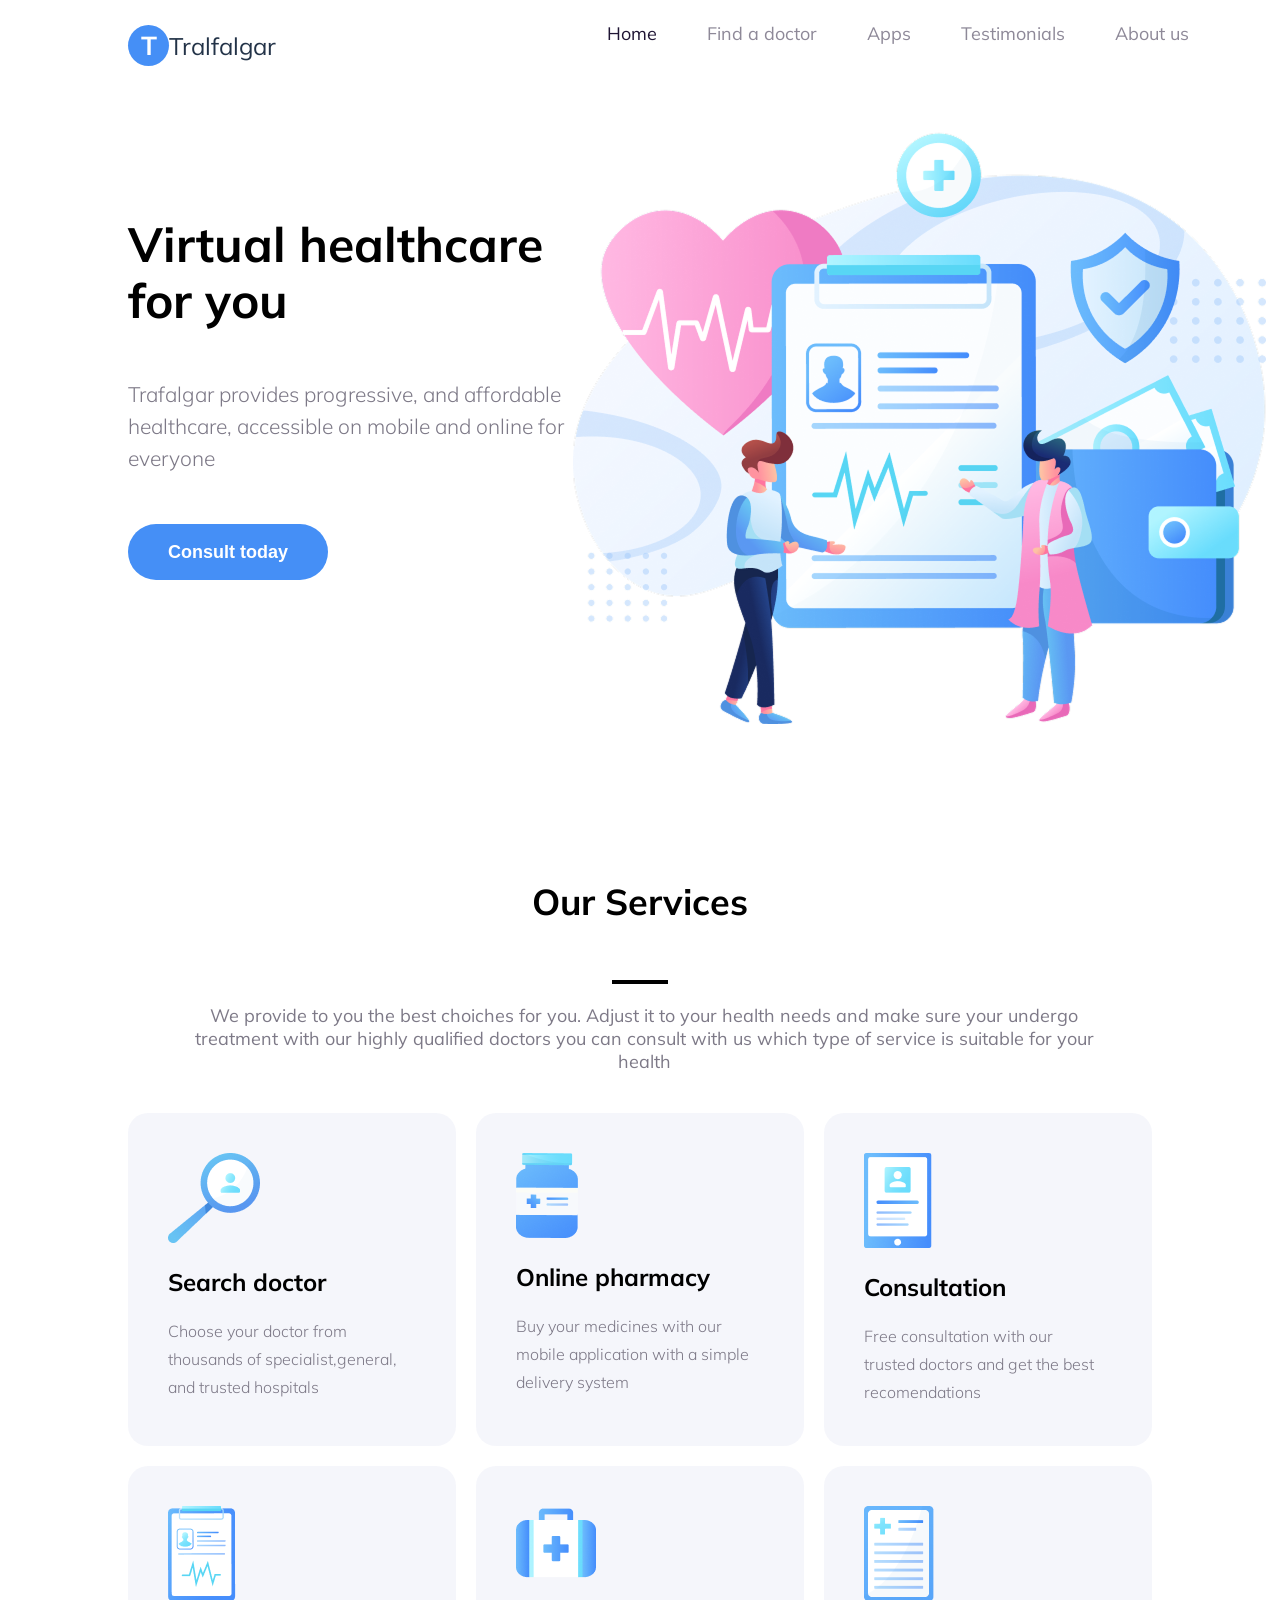
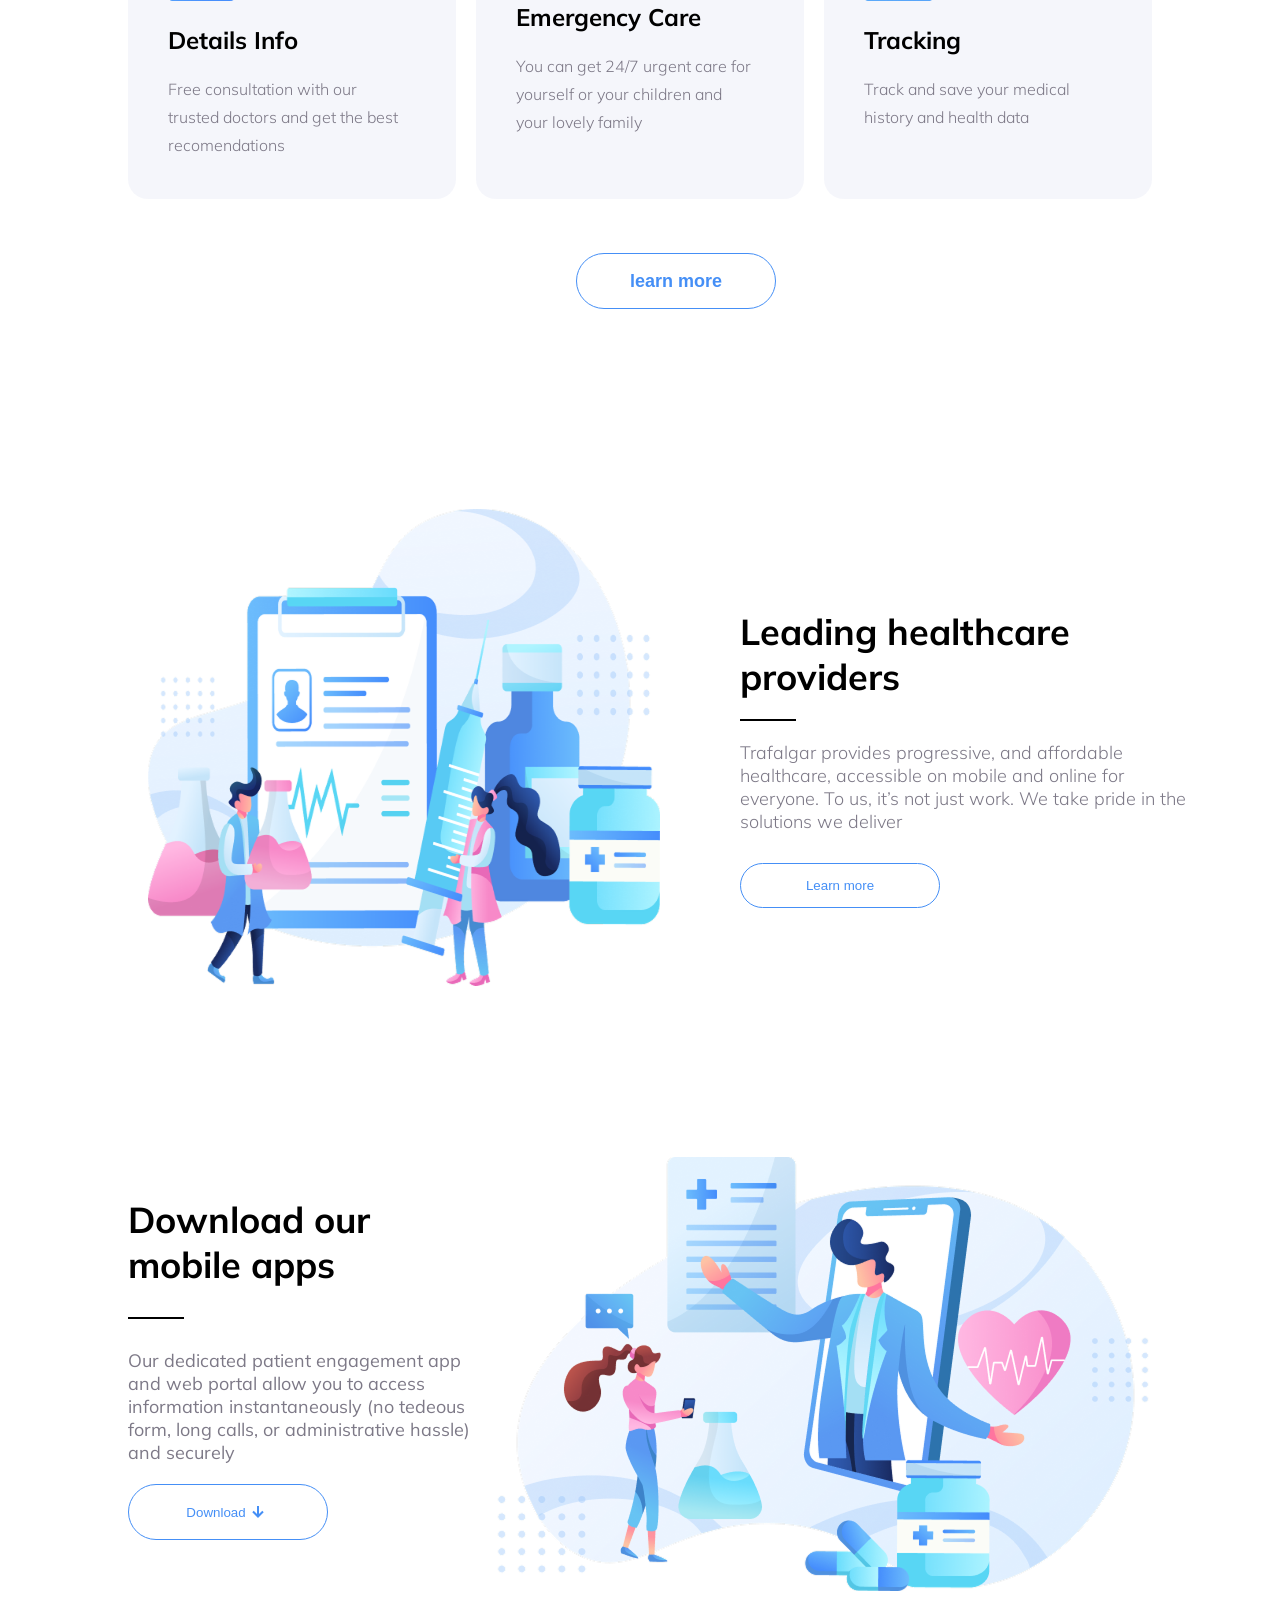
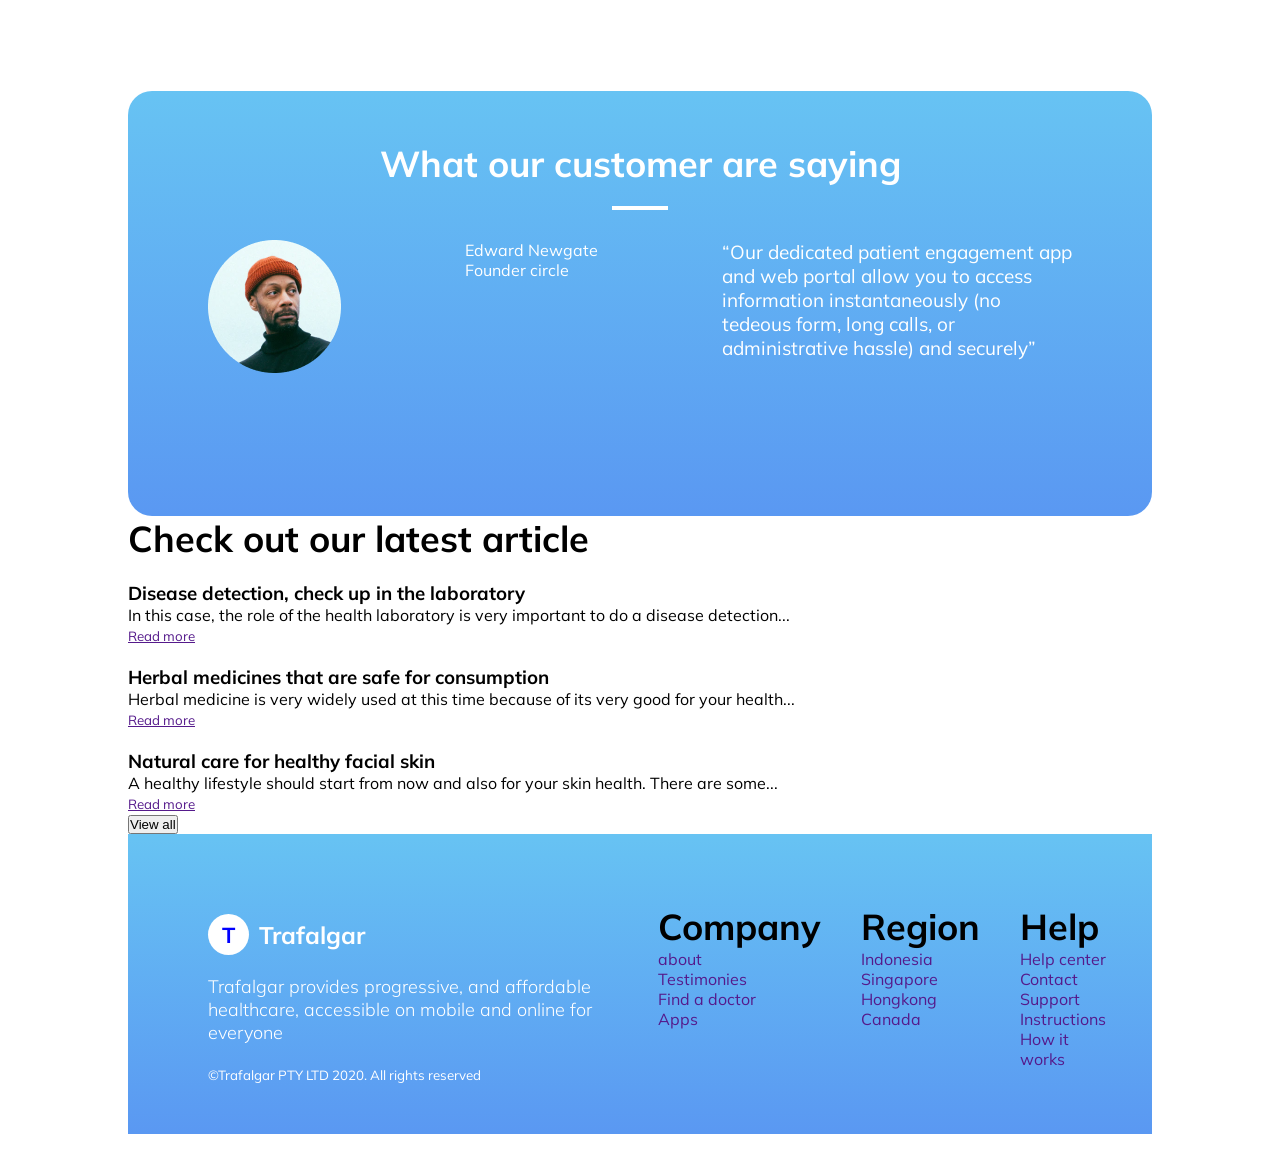
==== trafalgar.html @ 0f94cdb5 "trafalgar project" ====
<!doctype html>
<html lang="en">
  <head>
    <meta charset="UTF-8" />
    <meta name="viewport" content="width=device-width, initial-scale=1.0" />
    <title>Trafalgar</title>
    <link rel="stylesheet" href="trafalgar.css" />
    <link
      rel="stylesheet"
      href="https://fonts.googleapis.com/css2?family=Material+Symbols+Outlined:opsz,wght,FILL,GRAD@20..48,100..700,0..1,-50..200&icon_names=arrow_downward_alt"
    />
  </head>
  <body>
    <!-- virtual healthcare section -->
    <section class="virtual">
      <div class="virtual-ctn">
        <div class="tral-icon">
          <div id="icon"><p>T</p></div>
          <span id="name">Tralfalgar</span>
        </div>
        <nav>
          <ul>
            <li><a href="" id="dark">Home</a></li>
            <li><a href=""> Find a doctor</a></li>
            <li><a href="">Apps</a></li>
            <li><a href="">Testimonials</a></li>
            <li><a href="">About us</a></li>
          </ul>
        </nav>
      </div>
      <div class="hero">
        <div class="left-hero">
          <h1>Virtual healthcare for you</h1>
          <p>
            Trafalgar provides progressive, and affordable healthcare,
            accessible on mobile and online for everyone
          </p>
          <button>Consult today</button>
        </div>
        <img src="./images/trafalgar-header illustration 1.png" alt="" />
      </div>
    </section>
    <!-- end of virtual healthcare -->

    <!-- Our services -->
    <section class="services">
      <h1>Our Services</h1>
      <hr />
      <p id="about">
        We provide to you the best choiches for you. Adjust it to your health
        needs and make sure your undergo treatment with our highly qualified
        doctors you can consult with us which type of service is suitable for
        your health
      </p>
      <div class="grid">
        <div>
          <img src="./images/Frame.png" alt="" />
          <h2>Search doctor</h2>
          <p>
            Choose your doctor from thousands of specialist,general, and trusted
            hospitals
          </p>
        </div>
        <div>
          <img src="./images/Frame (5).png" alt="" />
          <h2>Online pharmacy</h2>
          <p>
            Buy your medicines with our mobile application with a simple
            delivery system
          </p>
        </div>
        <div>
          <img src="./images/Frame (1).png" alt="" />
          <h2>Consultation</h2>
          <p>
            Free consultation with our trusted doctors and get the best
            recomendations
          </p>
        </div>
        <div>
          <img src="./images/Frame (2).png" alt="" />
          <h2>Details Info</h2>
          <p>
            Free consultation with our trusted doctors and get the best
            recomendations
          </p>
        </div>
        <div>
          <img src="./images/Frame (3).png" alt="" />
          <h2>Emergency Care</h2>
          <p>
            You can get 24/7 urgent care for yourself or your children and your
            lovely family
          </p>
        </div>
        <div>
          <img src="./images/Frame (4).png" alt="" />
          <h2>Tracking</h2>
          <p>Track and save your medical history and health data</p>
        </div>
      </div>
      <button>learn more</button>
    </section>
    <!-- end of our services -->

    <!-- providers -->
    <section class="providers">
      <img src="./images/trafalgar-illustration sec02 1.png" alt="" />
      <div class="providers-right">
        <h2>Leading healthcare providers</h2>
        <hr />
        <p>
          Trafalgar provides progressive, and affordable healthcare, accessible
          on mobile and online for everyone. To us, it’s not just work. We take
          pride in the solutions we deliver
        </p>
        <button>Learn more</button>
      </div>
    </section>
    <!-- end of providers section -->

    <!-- start of mobile apps -->

    <section class="mobile-apps">
      <div class="left">
        <h2>Download our mobile apps</h2>
        <hr />
        <p>
          Our dedicated patient engagement app and web portal allow you to
          access information instantaneously (no tedeous form, long calls, or
          administrative hassle) and securely
        </p>
        <button>
          <span>Download</span>
          <svg
            xmlns="http://www.w3.org/2000/svg"
            width="24"
            height="24"
            fill="currentColor"
            viewBox="0 0 24 24"
          >
            <!--Boxicons v3.0.8 https://boxicons.com | License  https://docs.boxicons.com/free-->
            <path
              d="M16.29 10.79 13 14.09V6h-2v8.09l-3.29-3.3-1.42 1.42 5.71 5.7 5.71-5.7z"
            ></path>
          </svg>
        </button>
      </div>
      <img src="./images/trafalgar-illustration sec03 1.png" alt="" />
    </section>
    <!-- end of mobile apps -->

    <!-- start of feedback -->

    <section class="feedback">
      <h2>What our customer are saying</h2>
      <hr />
      <div class="edward">
        <div class="item-1">
          <img src="./images/Mask Group (2).png" alt="" />
        </div>
        <div class="item-2">
          <span>Edward Newgate</span>
          <p>Founder circle</p>
        </div>
        <div class="item-3">
          <p class="engagement">
            “Our dedicated patient engagement app and web portal allow you to
            access information instantaneously (no tedeous form, long calls, or
            administrative hassle) and securely”
          </p>
        </div>
      </div>
    </section>
    <!-- end of feedback -->

    <!-- start of article -->
    <section class="article">
      <h2>Check out our latest article</h2>
      <div>
        <img src="" alt="" />
        <h3>Disease detection, check up in the laboratory</h3>
        <p>
          In this case, the role of the health laboratory is very important to
          do a disease detection...
        </p>
        <small><a href="">Read more</a></small>
      </div>
      <div>
        <img src="" alt="" />
        <h3>Herbal medicines that are safe for consumption</h3>
        <p>
          Herbal medicine is very widely used at this time because of its very
          good for your health...
        </p>
        <small><a href="">Read more</a></small>
      </div>
      <div>
        <img src="" alt="" />
        <h3>Natural care for healthy facial skin</h3>
        <p>
          A healthy lifestyle should start from now and also for your skin
          health. There are some...
        </p>
        <small><a href="">Read more</a></small>
      </div>
      <button>View all</button>
    </section>
    <!-- end of article -->

    <!-- start of footer -->
    <section>
      <footer class="footer">
        <div id="us">
          <div class="us-header">
            <div id="us-icon"><small>T</small></div>
            <h3>Trafalgar</h3>
          </div>
          <p>
            Trafalgar provides progressive, and affordable healthcare,
            accessible on mobile and online for everyone
          </p>
          <small>©Trafalgar PTY LTD 2020. All rights reserved</small>
        </div>
        <div class="links">
          <h2>Company</h2>
          <ul>
            <li><a href="">about</a></li>
            <li><a href="">Testimonies</a></li>
            <li><a href="">Find a doctor</a></li>
            <li><a href="">Apps</a></li>
          </ul>
        </div>
        <div class="links">
          <h2>Region</h2>
          <ul>
            <li><a href="">Indonesia</a></li>
            <li><a href="">Singapore</a></li>
            <li><a href="">Hongkong</a></li>
            <li><a href="">Canada</a></li>
          </ul>
        </div>
        <div class="links">
          <h2>Help</h2>
          <ul>
            <li><a href="">Help center</a></li>
            <li><a href="">Contact Support</a></li>
            <li><a href="">Instructions</a></li>
            <li><a href="">How it works</a></li>
          </ul>
        </div>
      </footer>
    </section>

    <!-- end of footer -->
  </body>
</html>
---- trafalgar.css ----
@import url("https://fonts.googleapis.com/css2?family=Mulish:ital,wght@0,200..1000;1,200..1000&display=swap");

* {
  margin: 0;
  padding: 0;
  box-sizing: border-box;
}
body {
  max-width: 80vw;
  font-family: "Mulish", sans-serif;
  margin: 0 auto;
  overflow-x: hidden;
}

#dark {
  opacity: 100%;
}

h2 {
  font-size: 36px;
  font-weight: 700px;
}

.virtual-ctn {
  display: flex;
  justify-content: space-between;
  align-items: center;
}

.tral-icon {
  display: flex;
  align-items: center;
  margin-top: 25px;
}

.virtual #icon {
  font-size: 26px;
  width: 41px;
  display: flex;
  align-items: center;
  justify-content: center;
  height: 41px;
  border-radius: 50%;
  color: white;
  font-weight: 700;
  background: #458ff6;
}
.virtual #name {
  color: #233348;
  font-size: 24px;
}

.virtual nav {
  width: 545px;
  height: 23px;
  font-size: 18px;
}
.virtual ul {
  width: 1000px;
  display: flex;
  gap: 50px;
}

.virtual li {
  list-style: none;
}

.virtual li a {
  color: #1f1534;
  text-decoration: none;
  opacity: 50%;
}

.hero {
  display: flex;
}

.left-hero {
  margin-top: 150px;
}

.left-hero h1 {
  font-size: 48px;
  line-height: 56px;
  font-weight: 700;
  width: 426px;
  height: 112px;
}
.left-hero p {
  font-size: 21px;
  line-height: 32px;
  font-weight: 300;
  color: #7d7987;
  width: 445px;
  height: 96px;
  margin: 50px 0;
}

.left-hero button {
  width: 200px;
  height: 56px;
  border: transparent;
  color: white;
  font-weight: 700;
  font-size: 18px;
  border-radius: 55px;
  background: #458ff6;
}

.hero img {
  margin-top: 60px;
}

/* end of virtual Section */

.services {
  margin-top: 150px;
}

.services h1 {
  font-size: 36px;
  font-weight: 700;
  line-height: 56px;
  text-align: center;
  margin-bottom: 50px;
}

.services hr {
  border: 0.13rem solid black;
  width: 56px;
  margin: 0 auto;
  margin-bottom: 10px;
}

.services #about {
  font-size: 18px;
  color: #7d7987;
  margin: 20px 40px;
  text-align: center;
  width: 952px;
}

.services .grid {
  display: grid;
  grid-template-columns: repeat(3, 1fr);
  height: 600px;
  gap: 20px;
  margin: 40px 0;
}

.services .grid div {
  background: rgba(229, 233, 246, 40%);
  border-radius: 20px;
  text-align: left;
  padding: 40px;
}

.services .grid div h2 {
  font-size: 24px;
  font-weight: 700;
  margin: 20px 0;
}

.services .grid div p {
  width: 261px;
  height: 84px;
  font-weight: 300;
  line-height: 28px;
  font-size: 16px;
  color: #7d7987;
  width: 95%;
}

.services button {
  width: 200px;
  height: 56px;
  background: transparent;
  border-radius: 999px;
  border: 1.4px solid #458ff6;
  color: #458ff6;
  font-size: 18px;
  font-weight: 700;
  margin: 100px 35vw;
}

/* end of our services section */

/* providers section */

.providers {
  display: flex;
  margin: 100px 20px;
}
.providers img {
  width: 40vw;
  height: 477px;
}

.providers-right {
  margin: 5rem;
  width: 486px;
  height: 388px;
}

.providers h2 {
  font-size: 36px;
  font-weight: 700;
  margin: 20px 0;
}

.providers hr {
  border: 0.12rem solid black;
  width: 56px;
  margin: 20px 0;
}

.providers p {
  font-size: 18px;
  font-weight: 300;
  width: 450px;
  color: #7d7987;
}

.providers button {
  width: 200px;
  height: 45px;
  background: transparent;
  border: 1px solid #458ff6;
  border-radius: 999px;
  color: #458ff6;
  margin: 30px 0 0 0;
}

/* end of providers section */

/* mobile app section */

.mobile-apps {
  display: flex;
}
.mobile-apps .left {
  margin-top: 40px;
}
.mobile-apps h2 {
  width: 300px;
  height: 96p;
}
.mobile-apps hr {
  border: 0.12rem solid black;
  margin: 30px 0;
  width: 56px;
}
.mobile-apps p {
  font-size: 18px;
  color: #7d7987;
  margin: 20px 0;
}
.mobile-apps button {
  color: #458ff6;
  border: 1px solid #458ff6;
  border-radius: 999px;
  width: 200px;
  height: 56px;
  background: transparent;
  display: flex;
  align-items: center;
  justify-content: center;
}

.material-symbols-outlined {
  font-variation-settings:
    "FILL" 0,
    "wght" 400,
    "GRAD" 0,
    "opsz" 24;
}

.mobile-apps img {
  width: 665px;
  height: 434px;
}

/* feedback section */

.feedback {
  background: linear-gradient(#67c3f3, #5a98f2);
  width: 80vw;
  height: 425px;
  border-radius: 24px;
  color: white;
  padding: 30px 50px;
  margin-top: 100px;
}

.feedback h2 {
  text-align: center;
  margin: 20px;
}

.feedback hr {
  border: 2px solid white;
  width: 56px;
  margin: 0 auto;
}

.feedback .edward {
  display: grid;
  grid-template-columns: repeat(3, 1fr);
  grid-template-rows: 100px;
  gap: 2rem;
  margin: 30px;
}

.feedback .engagement {
  max-width: 50vw;
  width: 350px;
  font-size: 19px;
  font-weight: 400;
  line-height: 30ppx;
}

.footer {
  display: flex;
  flex-direction: row;
  background: linear-gradient(#67c3f3, #5a98f2);
  margin-bottom: 30px;
  height: 300px;
  padding: 50px;
}

#us {
  width: 50%;
  padding: 30px;
  color: white;
}

.us-header {
  display: flex;
  align-items: center;
  gap: 10px;
}

#us-icon {
  font-size: 26px;
  width: 41px;
  display: flex;
  align-items: center;
  justify-content: center;
  height: 41px;
  border-radius: 50%;
  color: blue;
  font-weight: 700;
  background: white;
}

#us h3 {
  font-size: 24px;
  font-weight: 700;
}

#us p {
  font-size: 18px;
  font-weight: 300;
  margin: 20px 0;
  width: 400px;
}

.footer .links {
  padding: 20px;
}

.footer h3 {
  font-size: 20px;
  font-weight: 700;
}
.footer li {
  list-style: none;
}

.footer a {
  text-decoration: none;
}
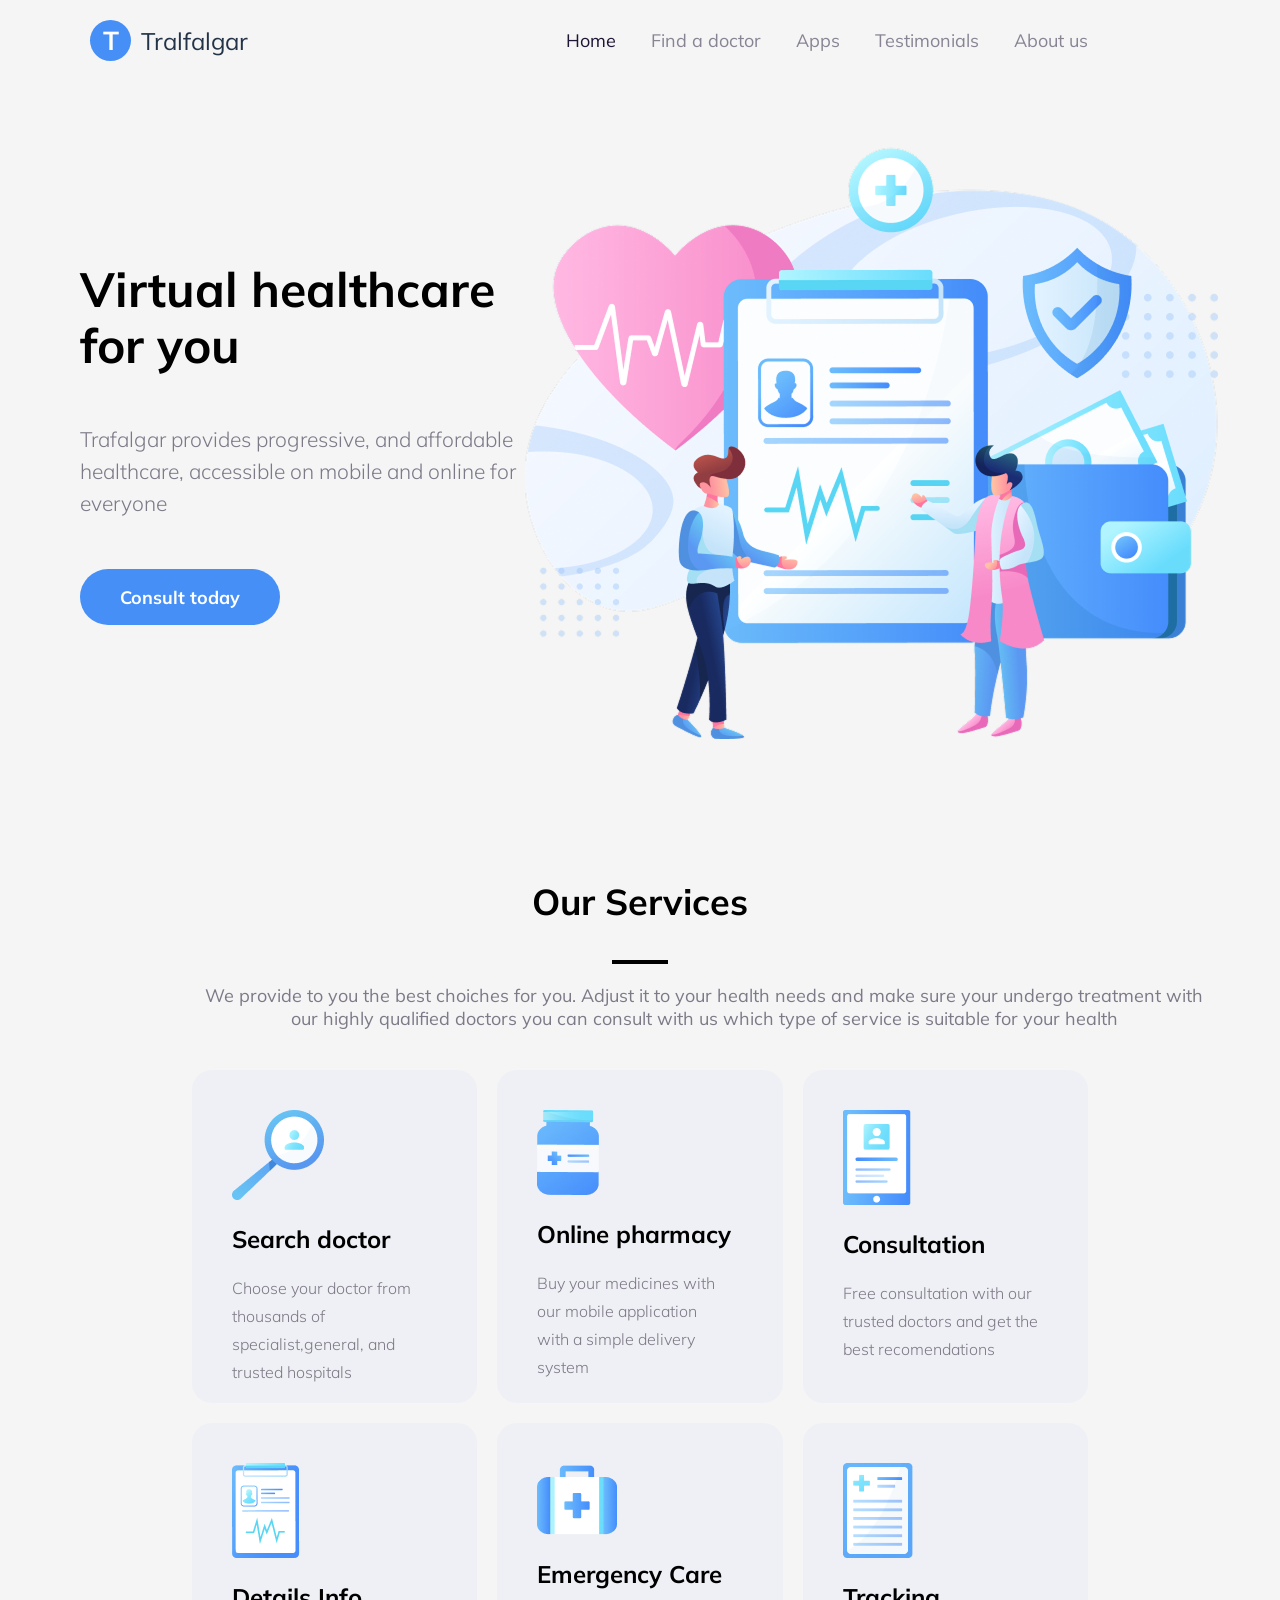
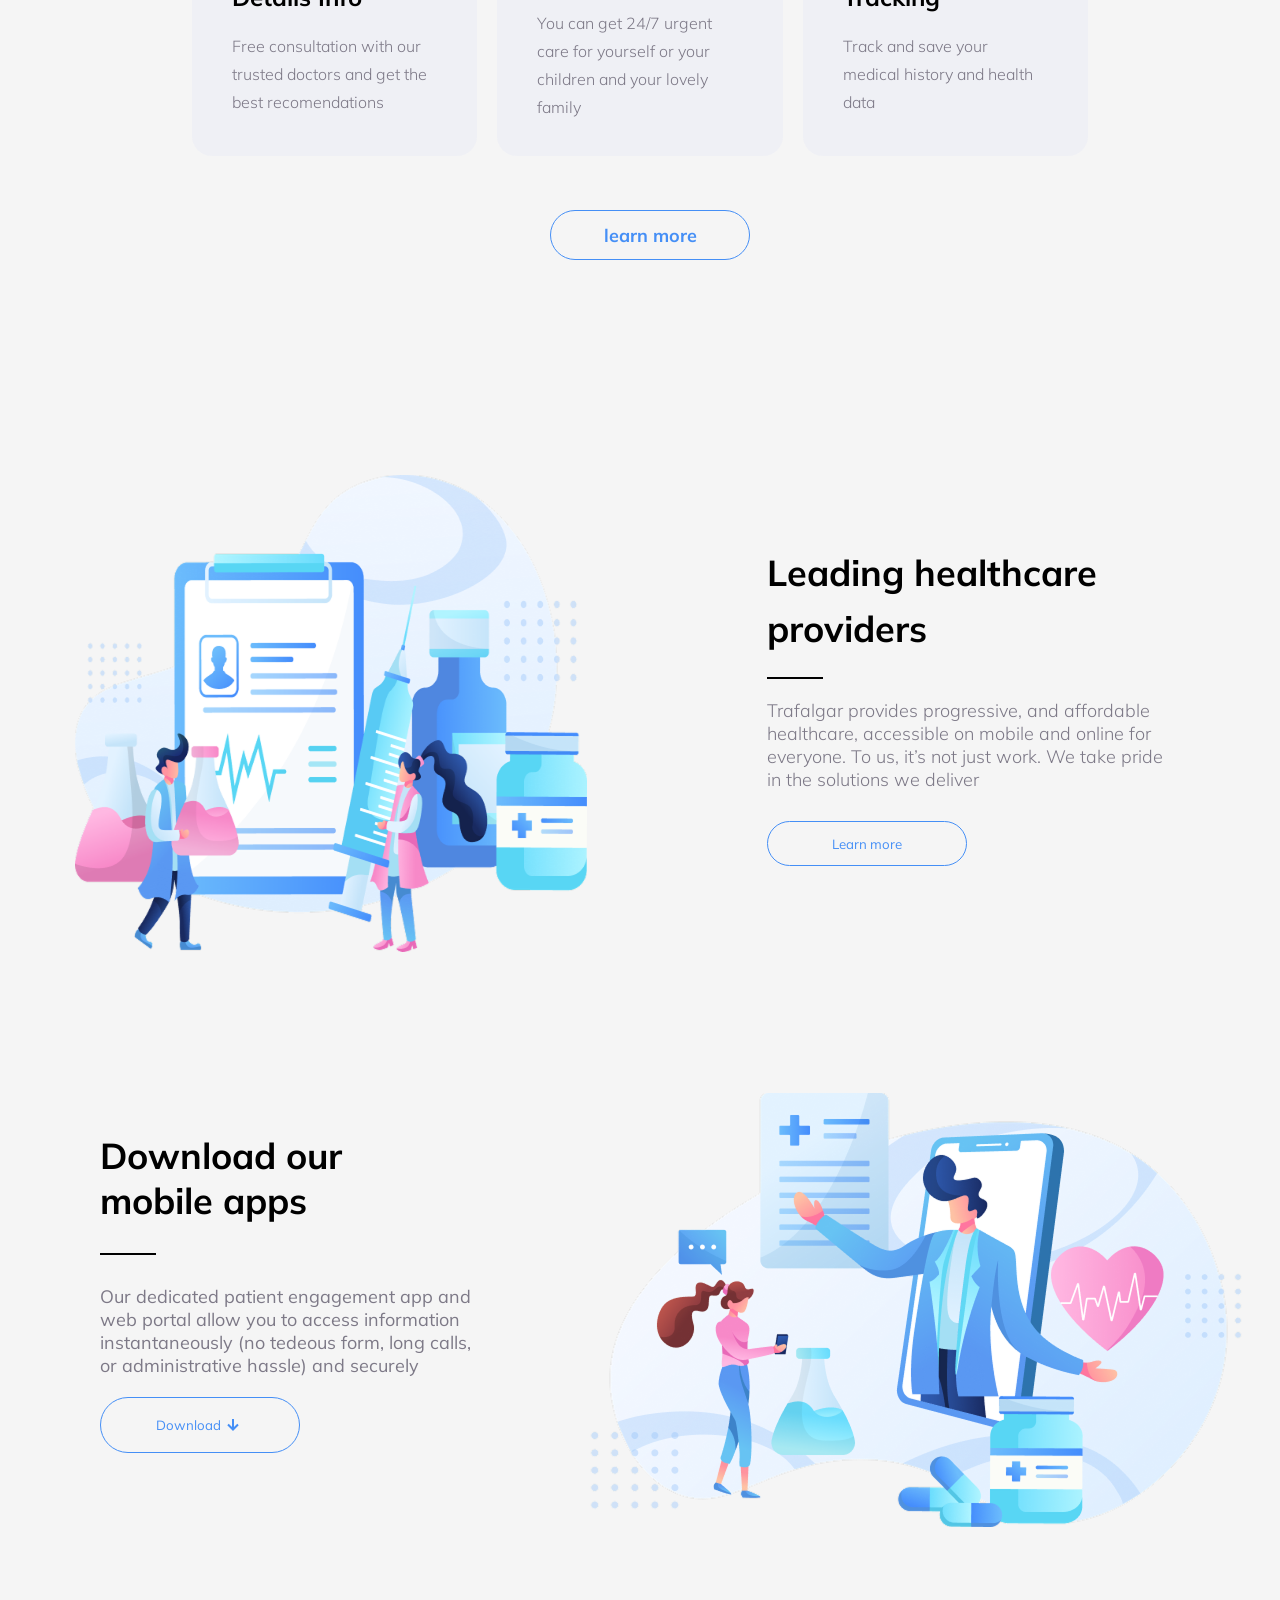
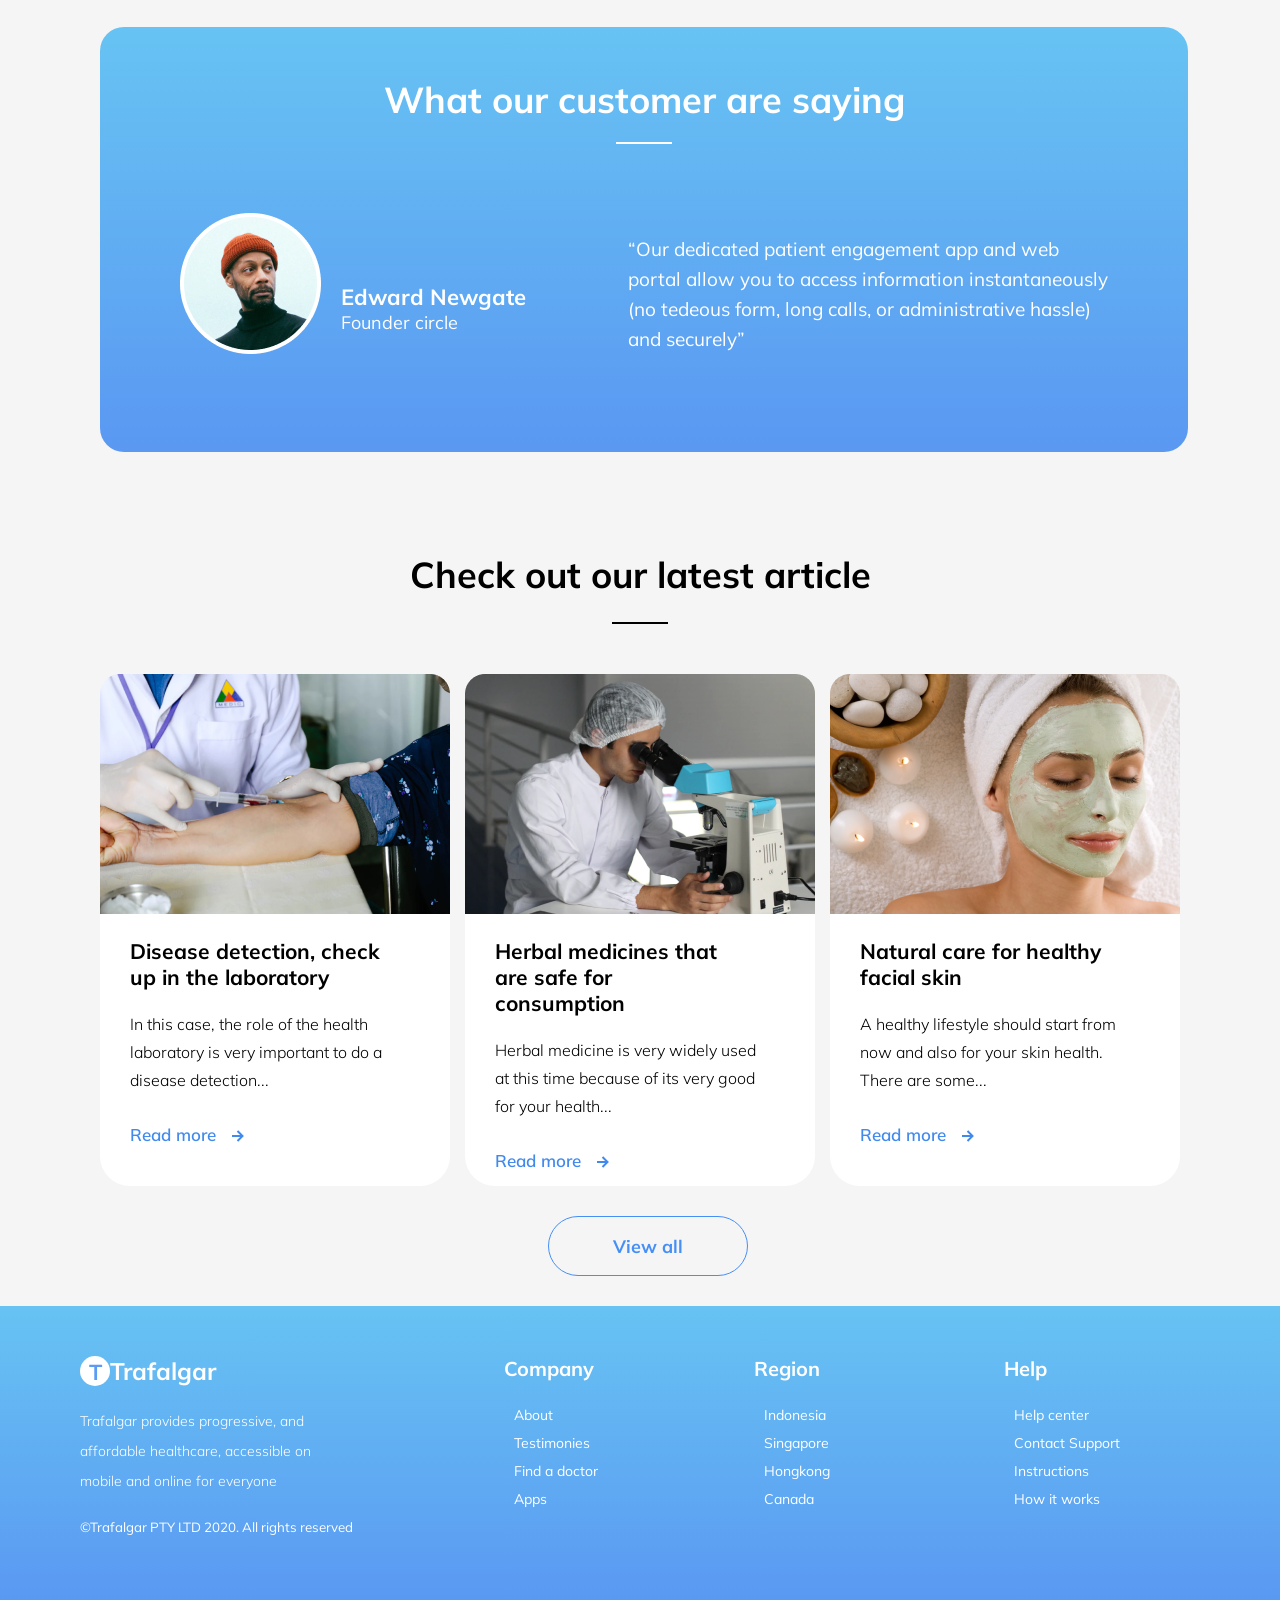
==== commit 69add41b: "clean up the webpage make sure everything sits well" ====
--- a/trafalgar.html
+++ b/trafalgar.html
@@ -12,23 +12,26 @@
   </head>
   <body>
     <!-- virtual healthcare section -->
-    <section class="virtual">
-      <div class="virtual-ctn">
-        <div class="tral-icon">
-          <div id="icon"><p>T</p></div>
-          <span id="name">Tralfalgar</span>
-        </div>
-        <nav>
-          <ul>
-            <li><a href="" id="dark">Home</a></li>
-            <li><a href=""> Find a doctor</a></li>
-            <li><a href="">Apps</a></li>
-            <li><a href="">Testimonials</a></li>
-            <li><a href="">About us</a></li>
-          </ul>
-        </nav>
+    <header class="header">
+      <!-- <div class="header-ctn"> -->
+      <div class="tral-icon">
+        <div id="icon"><p>T</p></div>
+        <span id="name">Tralfalgar</span>
       </div>
-      <div class="hero">
+      <nav>
+        <ul>
+          <li><a href="" id="dark">Home</a></li>
+          <li><a href=""> Find a doctor</a></li>
+          <li><a href="">Apps</a></li>
+          <li><a href="">Testimonials</a></li>
+          <li><a href="">About us</a></li>
+        </ul>
+      </nav>
+      <!-- </div> -->
+    </header>
+
+    <main>
+      <section class="hero">
         <div class="left-hero">
           <h1>Virtual healthcare for you</h1>
           <p>
@@ -38,219 +41,270 @@
           <button>Consult today</button>
         </div>
         <img src="./images/trafalgar-header illustration 1.png" alt="" />
-      </div>
-    </section>
-    <!-- end of virtual healthcare -->
-
-    <!-- Our services -->
-    <section class="services">
-      <h1>Our Services</h1>
-      <hr />
-      <p id="about">
-        We provide to you the best choiches for you. Adjust it to your health
-        needs and make sure your undergo treatment with our highly qualified
-        doctors you can consult with us which type of service is suitable for
-        your health
-      </p>
-      <div class="grid">
-        <div>
-          <img src="./images/Frame.png" alt="" />
-          <h2>Search doctor</h2>
-          <p>
-            Choose your doctor from thousands of specialist,general, and trusted
-            hospitals
-          </p>
-        </div>
-        <div>
-          <img src="./images/Frame (5).png" alt="" />
-          <h2>Online pharmacy</h2>
-          <p>
-            Buy your medicines with our mobile application with a simple
-            delivery system
-          </p>
-        </div>
-        <div>
-          <img src="./images/Frame (1).png" alt="" />
-          <h2>Consultation</h2>
-          <p>
-            Free consultation with our trusted doctors and get the best
-            recomendations
-          </p>
-        </div>
-        <div>
-          <img src="./images/Frame (2).png" alt="" />
-          <h2>Details Info</h2>
-          <p>
-            Free consultation with our trusted doctors and get the best
-            recomendations
-          </p>
-        </div>
-        <div>
-          <img src="./images/Frame (3).png" alt="" />
-          <h2>Emergency Care</h2>
-          <p>
-            You can get 24/7 urgent care for yourself or your children and your
-            lovely family
-          </p>
-        </div>
-        <div>
-          <img src="./images/Frame (4).png" alt="" />
-          <h2>Tracking</h2>
-          <p>Track and save your medical history and health data</p>
-        </div>
-      </div>
-      <button>learn more</button>
-    </section>
-    <!-- end of our services -->
-
-    <!-- providers -->
-    <section class="providers">
-      <img src="./images/trafalgar-illustration sec02 1.png" alt="" />
-      <div class="providers-right">
-        <h2>Leading healthcare providers</h2>
+      </section>
+      <!-- end of virtual healthcare -->
+
+      <!-- Our services -->
+      <section class="services">
+        <h1>Our Services</h1>
         <hr />
-        <p>
-          Trafalgar provides progressive, and affordable healthcare, accessible
-          on mobile and online for everyone. To us, it’s not just work. We take
-          pride in the solutions we deliver
+        <p id="about">
+          We provide to you the best choiches for you. Adjust it to your health
+          needs and make sure your undergo treatment with our highly qualified
+          doctors you can consult with us which type of service is suitable for
+          your health
         </p>
-        <button>Learn more</button>
-      </div>
-    </section>
-    <!-- end of providers section -->
-
-    <!-- start of mobile apps -->
-
-    <section class="mobile-apps">
-      <div class="left">
-        <h2>Download our mobile apps</h2>
-        <hr />
-        <p>
-          Our dedicated patient engagement app and web portal allow you to
-          access information instantaneously (no tedeous form, long calls, or
-          administrative hassle) and securely
-        </p>
-        <button>
-          <span>Download</span>
-          <svg
-            xmlns="http://www.w3.org/2000/svg"
-            width="24"
-            height="24"
-            fill="currentColor"
-            viewBox="0 0 24 24"
-          >
-            <!--Boxicons v3.0.8 https://boxicons.com | License  https://docs.boxicons.com/free-->
-            <path
-              d="M16.29 10.79 13 14.09V6h-2v8.09l-3.29-3.3-1.42 1.42 5.71 5.7 5.71-5.7z"
-            ></path>
-          </svg>
-        </button>
-      </div>
-      <img src="./images/trafalgar-illustration sec03 1.png" alt="" />
-    </section>
-    <!-- end of mobile apps -->
-
-    <!-- start of feedback -->
-
-    <section class="feedback">
-      <h2>What our customer are saying</h2>
-      <hr />
-      <div class="edward">
-        <div class="item-1">
-          <img src="./images/Mask Group (2).png" alt="" />
-        </div>
-        <div class="item-2">
-          <span>Edward Newgate</span>
-          <p>Founder circle</p>
-        </div>
-        <div class="item-3">
-          <p class="engagement">
-            “Our dedicated patient engagement app and web portal allow you to
-            access information instantaneously (no tedeous form, long calls, or
-            administrative hassle) and securely”
-          </p>
-        </div>
-      </div>
-    </section>
-    <!-- end of feedback -->
-
-    <!-- start of article -->
-    <section class="article">
-      <h2>Check out our latest article</h2>
-      <div>
-        <img src="" alt="" />
-        <h3>Disease detection, check up in the laboratory</h3>
-        <p>
-          In this case, the role of the health laboratory is very important to
-          do a disease detection...
-        </p>
-        <small><a href="">Read more</a></small>
-      </div>
-      <div>
-        <img src="" alt="" />
-        <h3>Herbal medicines that are safe for consumption</h3>
-        <p>
-          Herbal medicine is very widely used at this time because of its very
-          good for your health...
-        </p>
-        <small><a href="">Read more</a></small>
-      </div>
-      <div>
-        <img src="" alt="" />
-        <h3>Natural care for healthy facial skin</h3>
-        <p>
-          A healthy lifestyle should start from now and also for your skin
-          health. There are some...
-        </p>
-        <small><a href="">Read more</a></small>
-      </div>
-      <button>View all</button>
-    </section>
-    <!-- end of article -->
-
-    <!-- start of footer -->
-    <section>
-      <footer class="footer">
-        <div id="us">
-          <div class="us-header">
-            <div id="us-icon"><small>T</small></div>
-            <h3>Trafalgar</h3>
-          </div>
+        <div class="grid">
+          <div>
+            <img src="./images/Frame.png" alt="" />
+            <h2>Search doctor</h2>
+            <p>
+              Choose your doctor from thousands of specialist,general, and
+              trusted hospitals
+            </p>
+          </div>
+          <div>
+            <img src="./images/Frame (5).png" alt="" />
+            <h2>Online pharmacy</h2>
+            <p>
+              Buy your medicines with our mobile application with a simple
+              delivery system
+            </p>
+          </div>
+          <div>
+            <img src="./images/Frame (1).png" alt="" />
+            <h2>Consultation</h2>
+            <p>
+              Free consultation with our trusted doctors and get the best
+              recomendations
+            </p>
+          </div>
+          <div>
+            <img src="./images/Frame (2).png" alt="" />
+            <h2>Details Info</h2>
+            <p>
+              Free consultation with our trusted doctors and get the best
+              recomendations
+            </p>
+          </div>
+          <div>
+            <img src="./images/Frame (3).png" alt="" />
+            <h2>Emergency Care</h2>
+            <p>
+              You can get 24/7 urgent care for yourself or your children and
+              your lovely family
+            </p>
+          </div>
+          <div>
+            <img src="./images/Frame (4).png" alt="" />
+            <h2>Tracking</h2>
+            <p>Track and save your medical history and health data</p>
+          </div>
+        </div>
+        <button>learn more</button>
+      </section>
+      <!-- end of our services -->
+
+      <!-- providers -->
+      <section class="providers">
+        <img src="./images/trafalgar-illustration sec02 1.png" alt="" />
+        <div class="providers-right">
+          <h2>Leading healthcare providers</h2>
+          <hr />
           <p>
             Trafalgar provides progressive, and affordable healthcare,
-            accessible on mobile and online for everyone
+            accessible on mobile and online for everyone. To us, it’s not just
+            work. We take pride in the solutions we deliver
           </p>
-          <small>©Trafalgar PTY LTD 2020. All rights reserved</small>
-        </div>
-        <div class="links">
-          <h2>Company</h2>
-          <ul>
-            <li><a href="">about</a></li>
-            <li><a href="">Testimonies</a></li>
-            <li><a href="">Find a doctor</a></li>
-            <li><a href="">Apps</a></li>
-          </ul>
-        </div>
-        <div class="links">
-          <h2>Region</h2>
-          <ul>
-            <li><a href="">Indonesia</a></li>
-            <li><a href="">Singapore</a></li>
-            <li><a href="">Hongkong</a></li>
-            <li><a href="">Canada</a></li>
-          </ul>
-        </div>
-        <div class="links">
-          <h2>Help</h2>
-          <ul>
-            <li><a href="">Help center</a></li>
-            <li><a href="">Contact Support</a></li>
-            <li><a href="">Instructions</a></li>
-            <li><a href="">How it works</a></li>
-          </ul>
-        </div>
-      </footer>
-    </section>
+          <button>Learn more</button>
+        </div>
+      </section>
+      <!-- end of providers section -->
+
+      <!-- start of mobile apps -->
+
+      <section class="mobile-apps">
+        <div class="left">
+          <h2>Download our mobile apps</h2>
+          <hr />
+          <p>
+            Our dedicated patient engagement app and web portal allow you to
+            access information instantaneously (no tedeous form, long calls, or
+            administrative hassle) and securely
+          </p>
+          <button>
+            <span>Download</span>
+            <svg
+              xmlns="http://www.w3.org/2000/svg"
+              width="24"
+              height="24"
+              fill="currentColor"
+              viewBox="0 0 24 24"
+            >
+              <!--Boxicons v3.0.8 https://boxicons.com | License  https://docs.boxicons.com/free-->
+              <path
+                d="M16.29 10.79 13 14.09V6h-2v8.09l-3.29-3.3-1.42 1.42 5.71 5.7 5.71-5.7z"
+              ></path>
+            </svg>
+          </button>
+        </div>
+        <img src="./images/trafalgar-illustration sec03 1.png" alt="" />
+      </section>
+      <!-- end of mobile apps -->
+
+      <!-- start of feedback -->
+
+      <section class="feedback">
+        <h2>What our customer are saying</h2>
+        <hr />
+        <div class="edward">
+          <div class="item-1">
+            <img src="./images/Group 5.png" alt="" />
+            <div class="founder-details">
+              <span>Edward Newgate</span>
+              <p>Founder circle</p>
+            </div>
+          </div>
+
+          <div class="item-2">
+            <p class="engagement">
+              “Our dedicated patient engagement app and web portal allow you to
+              access information instantaneously (no tedeous form, long calls,
+              or administrative hassle) and securely”
+            </p>
+          </div>
+        </div>
+      </section>
+      <!-- end of feedback -->
+
+      <!-- start of article -->
+      <section class="article">
+        <h2>Check out our latest article</h2>
+        <hr />
+        <div class="article-grid">
+          <div>
+            <img src="./images/Mask Group (2).png" alt="" />
+            <h3>Disease detection, check up in the laboratory</h3>
+            <p>
+              In this case, the role of the health laboratory is very important
+              to do a disease detection...
+            </p>
+            <small class="read"
+              ><a href="">Read more</a>
+              <svg
+                xmlns="http://www.w3.org/2000/svg"
+                width="24"
+                height="24"
+                fill="currentColor"
+                viewBox="0 0 24 24"
+              >
+                <!--Boxicons v3.0.8 https://boxicons.com | License  https://docs.boxicons.com/free-->
+                <path
+                  d="M6 13h8.09l-3.3 3.29 1.42 1.42 5.7-5.71-5.7-5.71-1.42 1.42 3.3 3.29H6z"
+                ></path>
+              </svg>
+            </small>
+          </div>
+          <div>
+            <img src="./images/Mask Group (4).png" alt="" />
+            <h3>Herbal medicines that are safe for consumption</h3>
+            <p>
+              Herbal medicine is very widely used at this time because of its
+              very good for your health...
+            </p>
+            <small class="read"
+              ><a href="">Read more</a>
+              <svg
+                xmlns="http://www.w3.org/2000/svg"
+                width="24"
+                height="24"
+                fill="currentColor"
+                viewBox="0 0 24 24"
+              >
+                <!--Boxicons v3.0.8 https://boxicons.com | License  https://docs.boxicons.com/free-->
+                <path
+                  d="M6 13h8.09l-3.3 3.29 1.42 1.42 5.7-5.71-5.7-5.71-1.42 1.42 3.3 3.29H6z"
+                ></path>
+              </svg>
+            </small>
+          </div>
+          <div>
+            <img src="./images/Mask Group (5).png" alt="" />
+            <h3>Natural care for healthy facial skin</h3>
+            <p>
+              A healthy lifestyle should start from now and also for your skin
+              health. There are some...
+            </p>
+            <small class="read">
+              <a href="">Read more</a>
+              <svg
+                xmlns="http://www.w3.org/2000/svg"
+                width="24"
+                height="24"
+                fill="currentColor"
+                viewBox="0 0 24 24"
+              >
+                <!--Boxicons v3.0.8 https://boxicons.com | License  https://docs.boxicons.com/free-->
+                <path
+                  d="M6 13h8.09l-3.3 3.29 1.42 1.42 5.7-5.71-5.7-5.71-1.42 1.42 3.3 3.29H6z"
+                ></path>
+              </svg>
+            </small>
+          </div>
+        </div>
+        <button>View all</button>
+      </section>
+      <!-- end of article -->
+    </main>
+
+    <!-- start of footer -->
+    <footer class="footer">
+      <section>
+        <div class="footer-ctn">
+          <div id="us">
+            <div class="us-header">
+              <div id="us-icon"><small>T</small></div>
+              <h3>Trafalgar</h3>
+            </div>
+            <p>
+              Trafalgar provides progressive, and affordable healthcare,
+              accessible on mobile and online for everyone
+            </p>
+            <small>©Trafalgar PTY LTD 2020. All rights reserved</small>
+          </div>
+
+          <div class="links">
+            <h2>Company</h2>
+            <ul>
+              <li><a href="">About</a></li>
+              <li><a href="">Testimonies</a></li>
+              <li><a href="">Find a doctor</a></li>
+              <li><a href="">Apps</a></li>
+            </ul>
+          </div>
+
+          <div class="links">
+            <h2>Region</h2>
+            <ul>
+              <li><a href="">Indonesia</a></li>
+              <li><a href="">Singapore</a></li>
+              <li><a href="">Hongkong</a></li>
+              <li><a href="">Canada</a></li>
+            </ul>
+          </div>
+
+          <div class="links">
+            <h2>Help</h2>
+            <ul>
+              <li><a href="">Help center</a></li>
+              <li><a href="">Contact Support</a></li>
+              <li><a href="">Instructions</a></li>
+              <li><a href="">How it works</a></li>
+            </ul>
+          </div>
+        </div>
+      </section>
+    </footer>
 
     <!-- end of footer -->
   </body>
--- a/trafalgar.css
+++ b/trafalgar.css
@@ -4,12 +4,12 @@
   margin: 0;
   padding: 0;
   box-sizing: border-box;
+  font-family: "Mulish", sans-serif;
 }
 body {
-  max-width: 80vw;
-  font-family: "Mulish", sans-serif;
-  margin: 0 auto;
+  max-width: 100%;
   overflow-x: hidden;
+  background-color: whitesmoke;
 }
 
 #dark {
@@ -21,19 +21,30 @@
   font-weight: 700px;
 }
 
-.virtual-ctn {
-  display: flex;
-  justify-content: space-between;
+footer {
+  width: 100%;
+}
+
+main {
+  margin: 0 auto;
+}
+
+header {
+  display: flex;
   align-items: center;
+  margin: 20px 0;
+  width: 100%;
+  padding-left: 90px;
 }
 
 .tral-icon {
   display: flex;
   align-items: center;
-  margin-top: 25px;
-}
-
-.virtual #icon {
+  width: 40%;
+  gap: 10px;
+}
+
+.header #icon {
   font-size: 26px;
   width: 41px;
   display: flex;
@@ -45,27 +56,30 @@
   font-weight: 700;
   background: #458ff6;
 }
-.virtual #name {
+.header #name {
   color: #233348;
   font-size: 24px;
 }
 
-.virtual nav {
-  width: 545px;
+.header nav {
+  width: 60%;
   height: 23px;
   font-size: 18px;
-}
-.virtual ul {
-  width: 1000px;
-  display: flex;
-  gap: 50px;
-}
-
-.virtual li {
+  padding: 0;
+
+  /* margin: 0 250px 40px 0; */
+}
+.header ul {
+  width: 100%;
+  display: flex;
+  gap: 35px;
+}
+
+.header li {
   list-style: none;
 }
 
-.virtual li a {
+.header li a {
   color: #1f1534;
   text-decoration: none;
   opacity: 50%;
@@ -73,10 +87,12 @@
 
 .hero {
   display: flex;
+  width: 100%;
+  padding-left: 80px;
 }
 
 .left-hero {
-  margin-top: 150px;
+  margin-top: 180px;
 }
 
 .left-hero h1 {
@@ -114,7 +130,8 @@
 /* end of virtual Section */
 
 .services {
-  margin-top: 150px;
+  margin: 15vh auto;
+  width: 70vw;
 }
 
 .services h1 {
@@ -122,22 +139,21 @@
   font-weight: 700;
   line-height: 56px;
   text-align: center;
-  margin-bottom: 50px;
+  margin-bottom: 30px;
 }
 
 .services hr {
   border: 0.13rem solid black;
   width: 56px;
   margin: 0 auto;
-  margin-bottom: 10px;
 }
 
 .services #about {
   font-size: 18px;
   color: #7d7987;
-  margin: 20px 40px;
+  margin: 20px auto;
   text-align: center;
-  width: 952px;
+  width: 80vw;
 }
 
 .services .grid {
@@ -173,14 +189,14 @@
 
 .services button {
   width: 200px;
-  height: 56px;
+  height: 50px;
   background: transparent;
   border-radius: 999px;
   border: 1.4px solid #458ff6;
   color: #458ff6;
   font-size: 18px;
   font-weight: 700;
-  margin: 100px 35vw;
+  margin: 100px 28vw 50px ;
 }
 
 /* end of our services section */
@@ -189,16 +205,19 @@
 
 .providers {
   display: flex;
-  margin: 100px 20px;
+  margin: 0 65px;
+  gap: 100px;
+  width: 90%;
 }
 .providers img {
   width: 40vw;
   height: 477px;
+  margin: 30px 0 30px 10px;
 }
 
 .providers-right {
   margin: 5rem;
-  width: 486px;
+  width: 60vw;
   height: 388px;
 }
 
@@ -206,6 +225,7 @@
   font-size: 36px;
   font-weight: 700;
   margin: 20px 0;
+  line-height: 56px;
 }
 
 .providers hr {
@@ -217,7 +237,7 @@
 .providers p {
   font-size: 18px;
   font-weight: 300;
-  width: 450px;
+  width: 400px;
   color: #7d7987;
 }
 
@@ -237,6 +257,9 @@
 
 .mobile-apps {
   display: flex;
+  width: 80%;
+  margin :100px;
+  gap: 100px;
 }
 .mobile-apps .left {
   margin-top: 40px;
@@ -254,6 +277,7 @@
   font-size: 18px;
   color: #7d7987;
   margin: 20px 0;
+  width: 380px;
 }
 .mobile-apps button {
   color: #458ff6;
@@ -284,12 +308,12 @@
 
 .feedback {
   background: linear-gradient(#67c3f3, #5a98f2);
-  width: 80vw;
+  width: 85vw;
   height: 425px;
   border-radius: 24px;
   color: white;
   padding: 30px 50px;
-  margin-top: 100px;
+  margin: 100px;
 }
 
 .feedback h2 {
@@ -298,57 +322,158 @@
 }
 
 .feedback hr {
-  border: 2px solid white;
+  border: 1.5px solid white;
   width: 56px;
   margin: 0 auto;
 }
 
 .feedback .edward {
   display: grid;
-  grid-template-columns: repeat(3, 1fr);
+  grid-template-columns: repeat(2, 1fr);
   grid-template-rows: 100px;
-  gap: 2rem;
   margin: 30px;
 }
 
+.feedback .item-1{
+  display: flex;
+  align-items: end;
+  margin-top: 180px;
+  }
+
+  .feedback .founder-details{
+    padding: 20px;
+  }
+.item-1 span{
+  font-weight: 700;
+  font-size: 22px;
+}
+.item-1 p{
+  font-weight: 400;
+  font-size: 18px;
+}
 .feedback .engagement {
   max-width: 50vw;
-  width: 350px;
+  width: 480px;
   font-size: 19px;
   font-weight: 400;
-  line-height: 30ppx;
-}
+  line-height: 30px;
+  padding: 60px 0 0 0 ;
+}
+
+/* end of feedback section */
+
+/* Article section  */
+.article {
+  margin: 0 100px;
+}
+
+.article h2 {
+  font-size: 36px;
+  font-weight: 700;
+  text-align: center;
+}
+.article hr {
+  border: 0.12rem solid black;
+  width: 56px;
+  margin: 25px auto;
+  margin-bottom: 10px;
+}
+
+.article-grid {
+  display: grid;
+  grid-template-columns: repeat(3, 1fr);
+  margin-top: 50px;
+  gap:15px;
+}
+
+.article-grid div {
+  height: 512px;
+  background-color: white;
+  border-radius: 30px;
+}
+
+.article-grid img{
+  width: 100%;
+}
+
+.article-grid h3 {
+  font-size: 21px;
+  font-weight: 700;
+  width: 251px;
+  margin: 20px 0;
+  margin-left: 30px;
+}
+
+.article-grid p {
+  font-size: 16px;
+  font-weight: 300;
+  width: 266px;
+  line-height: 28px;
+  margin-bottom: 30px;
+  margin-left: 30px;
+}
+
+.article-grid a {
+  color: #4089ed;
+  text-decoration: none;
+  font-size: 17px;
+  font-weight: 600;
+  margin-left: 30px;
+}
+.article-grid .read {
+  display: flex;
+  gap: 10px;
+  color: #4089ed;
+  margin-top: 0px;
+}
+
+.article button {
+  width: 200px;
+  height: 60px;
+  background: transparent;
+  border: 1.4px solid #458ff6;
+  color: #458ff6;
+  border-radius: 55px;
+  margin: 30px 35vw;
+  font-size: 18px;
+  font-weight: 700;
+}
+
+/* end of Article section */
+
+/* footer section */
 
 .footer {
   display: flex;
   flex-direction: row;
   background: linear-gradient(#67c3f3, #5a98f2);
-  margin-bottom: 30px;
+  margin-bottom: 10px;
   height: 300px;
   padding: 50px;
+  width: 100vw;
 }
 
 #us {
-  width: 50%;
-  padding: 30px;
+  width: 30%;
+  padding: 0px 30px;
   color: white;
 }
 
 .us-header {
   display: flex;
   align-items: center;
-  gap: 10px;
+  margin-bottom: 20px;
 }
 
 #us-icon {
   font-size: 26px;
-  width: 41px;
+  width: 30px;
   display: flex;
   align-items: center;
   justify-content: center;
-  height: 41px;
+  height: 30px;
   border-radius: 50%;
-  color: blue;
+  color: #5b9bf3;
   font-weight: 700;
   background: white;
 }
@@ -359,24 +484,39 @@
 }
 
 #us p {
-  font-size: 18px;
+  font-size: 14px;
   font-weight: 300;
-  margin: 20px 0;
-  width: 400px;
+  width: 93%;
+  line-height: 30px;
+  margin-bottom: 20px;
+}
+
+.footer-ctn {
+  width: 100%;
+  display: flex;
+  gap: 100px;
 }
 
 .footer .links {
-  padding: 20px;
-}
-
-.footer h3 {
+  margin: 0px;
+  width: 150px;
+}
+
+.footer h2 {
   font-size: 20px;
   font-weight: 700;
+  margin-bottom: 25px;
+  color: white;
 }
 .footer li {
   list-style: none;
+  font-size: 14px;
+  margin: 10px;
 }
 
 .footer a {
   text-decoration: none;
-}
+  color: white;
+}
+
+/* end of footer section */
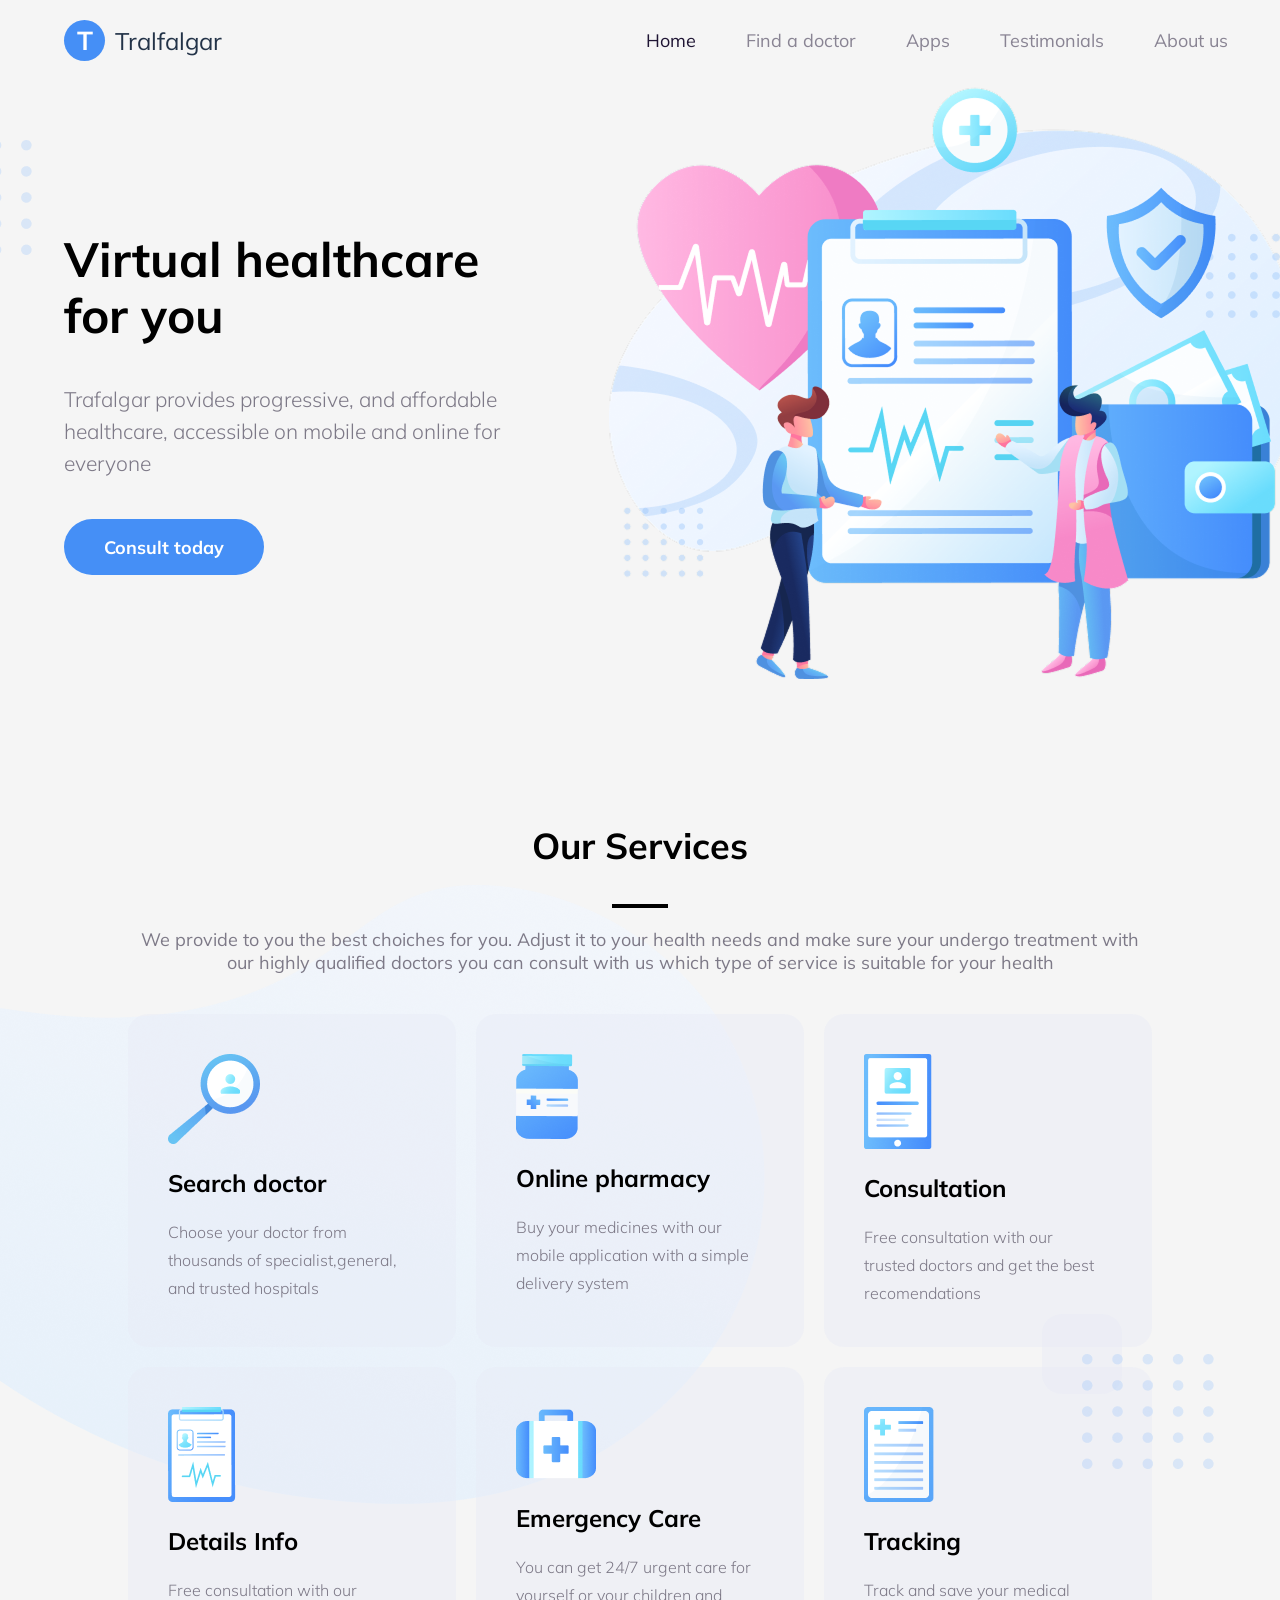
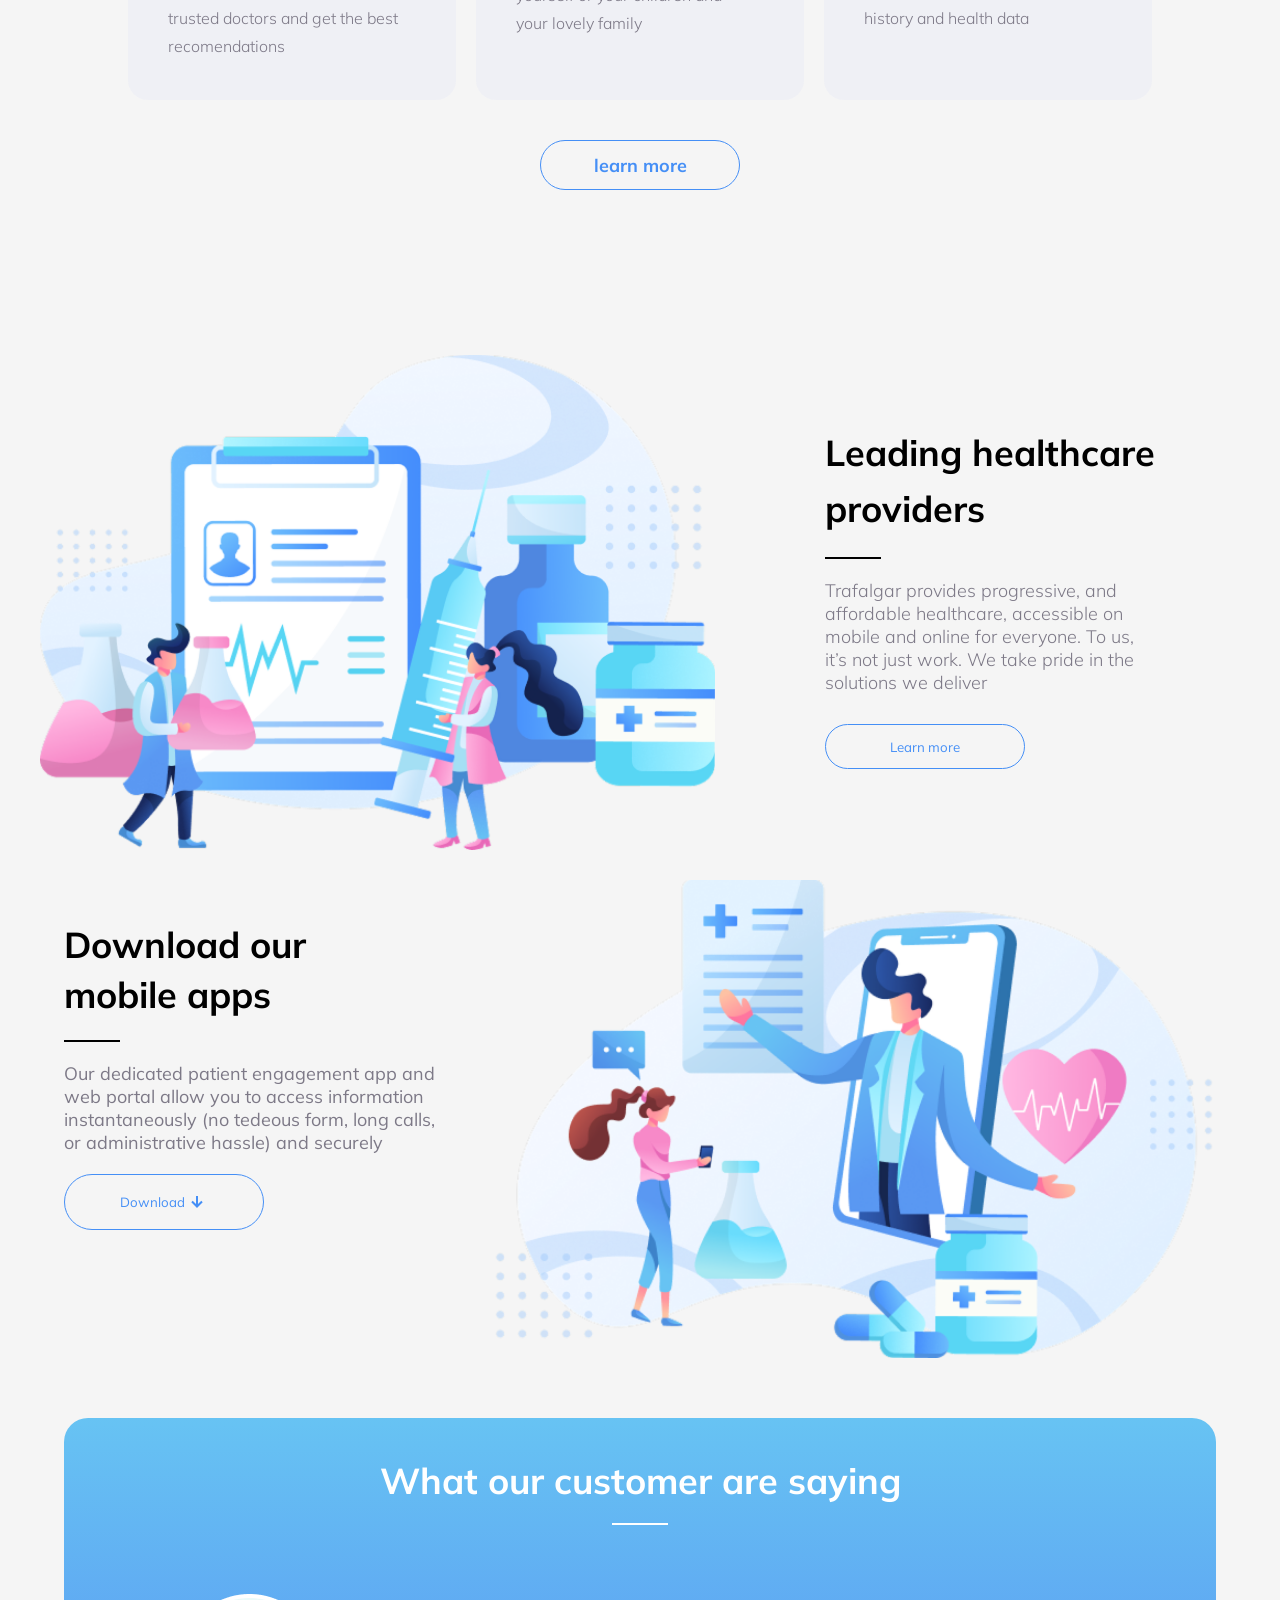
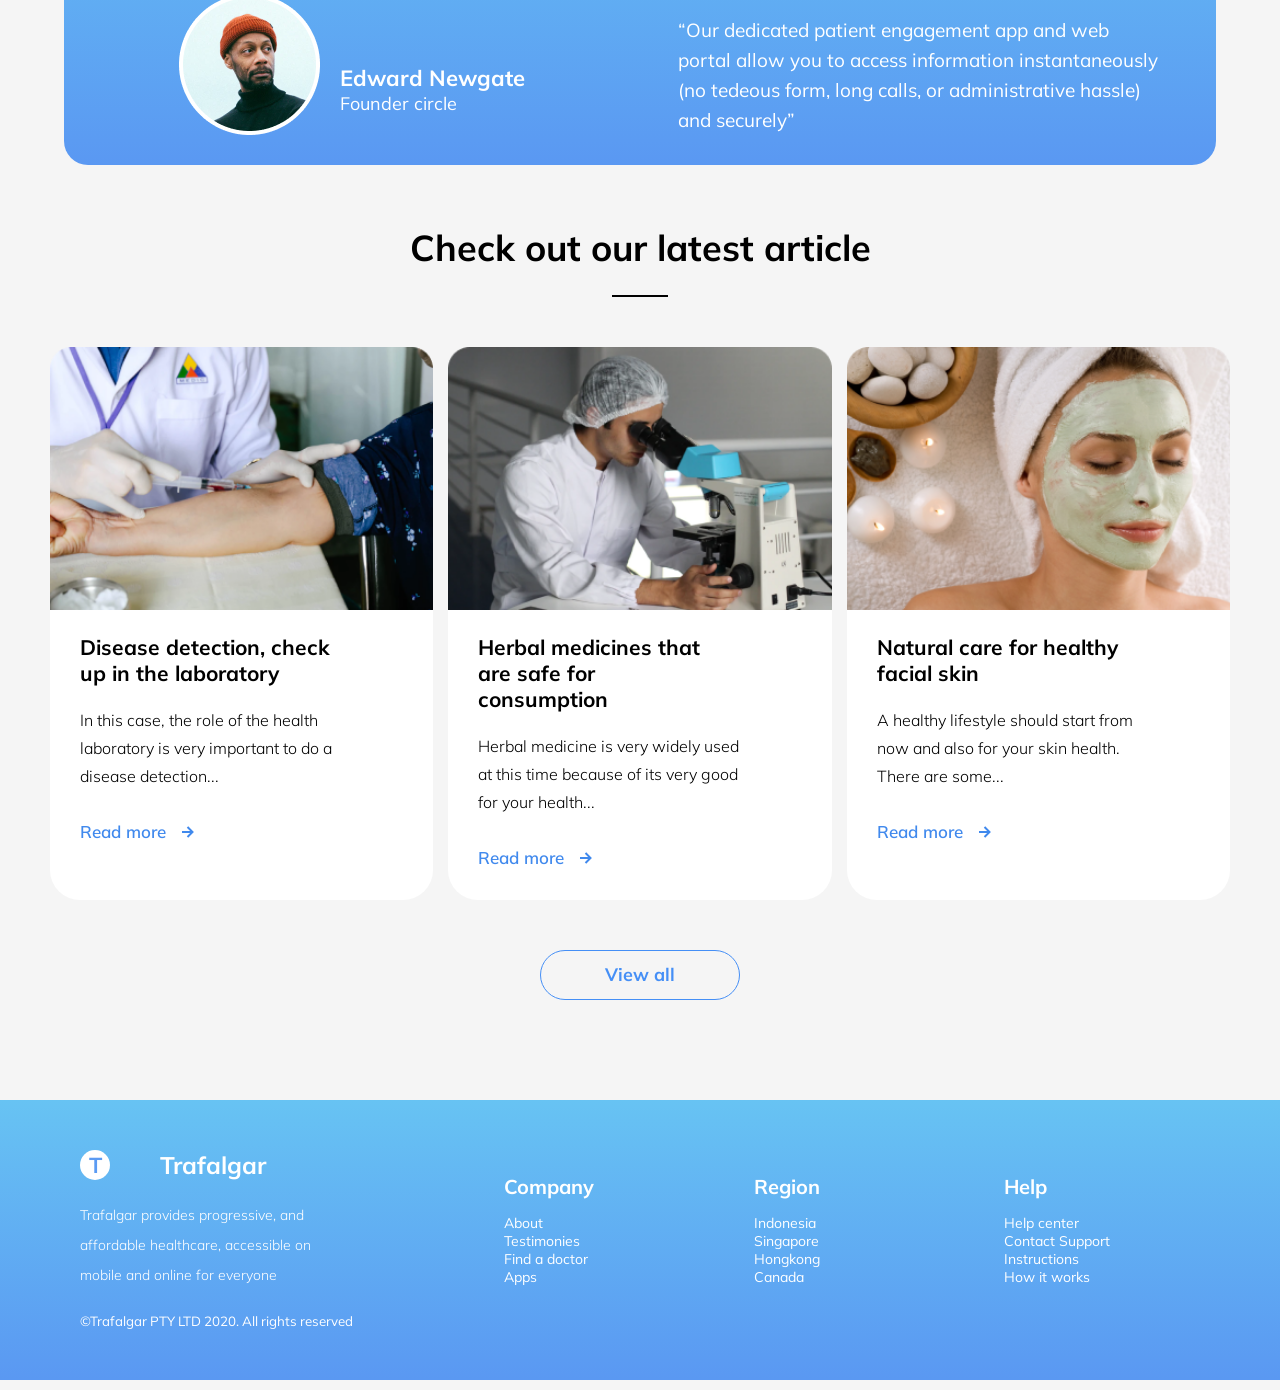
==== commit 9593d1e4: "done with the mobile responsiveness little fixes on the tablet screen" ====
--- a/trafalgar.html
+++ b/trafalgar.html
@@ -12,8 +12,10 @@
   </head>
   <body>
     <!-- virtual healthcare section -->
+     <img src="./images/dots.png" alt="" class="dots" id="virtual-dots">
+     
+     <img src="./images/Frame (6).png" alt="" id="frame">
     <header class="header">
-      <!-- <div class="header-ctn"> -->
       <div class="tral-icon">
         <div id="icon"><p>T</p></div>
         <span id="name">Tralfalgar</span>
@@ -27,7 +29,16 @@
           <li><a href="">About us</a></li>
         </ul>
       </nav>
-      <!-- </div> -->
+      <svg class="menu"
+          xmlns="http://www.w3.org/2000/svg"
+          width="24"
+          height="24"
+          fill="currentColor"
+          viewBox="0 0 24 24"
+        >
+          <!--Boxicons v3.0.8 https://boxicons.com | License  https://docs.boxicons.com/free-->
+          <path d="M3 6h18v2H3zm0 5h18v2H3zm0 5h18v2H3z"></path>
+        </svg>
     </header>
 
     <main>
@@ -40,12 +51,16 @@
           </p>
           <button>Consult today</button>
         </div>
-        <img src="./images/trafalgar-header illustration 1.png" alt="" />
+        <div id="virtual-img">
+        <img src="./images/trafalgar-header illustration 1.png" alt="" /></div>
+
+        </div>
       </section>
       <!-- end of virtual healthcare -->
 
       <!-- Our services -->
       <section class="services">
+         
         <h1>Our Services</h1>
         <hr />
         <p id="about">
@@ -100,6 +115,8 @@
             <h2>Tracking</h2>
             <p>Track and save your medical history and health data</p>
           </div>
+          <div id="service-dots">
+          <img src="./images/dots.png" alt="" class="dots" id=""></div>
         </div>
         <button>learn more</button>
       </section>
@@ -153,8 +170,8 @@
       <!-- end of mobile apps -->
 
       <!-- start of feedback -->
-
-      <section class="feedback">
+ <section class="feedback" >
+      <div class="feedback-ctn">
         <h2>What our customer are saying</h2>
         <hr />
         <div class="edward">
@@ -174,7 +191,8 @@
             </p>
           </div>
         </div>
-      </section>
+      </div>
+    </section>
       <!-- end of feedback -->
 
       <!-- start of article -->
@@ -272,7 +290,7 @@
             </p>
             <small>©Trafalgar PTY LTD 2020. All rights reserved</small>
           </div>
-
+<div class="details">
           <div class="links">
             <h2>Company</h2>
             <ul>
@@ -302,6 +320,7 @@
               <li><a href="">How it works</a></li>
             </ul>
           </div>
+          </div>
         </div>
       </section>
     </footer>
--- a/trafalgar.css
+++ b/trafalgar.css
@@ -10,6 +10,26 @@
   max-width: 100%;
   overflow-x: hidden;
   background-color: whitesmoke;
+  position: relative;
+  margin: 0 auto;
+}
+
+.dots {
+  width: 132px;
+  height: 115px;
+  position: absolute;
+  z-index: -2;
+}
+
+#virtual-dots {
+  top: 120px;
+  left: -100px;
+}
+
+#frame {
+  position: absolute;
+  top: 650px;
+  z-index: -1;
 }
 
 #dark {
@@ -25,6 +45,10 @@
   width: 100%;
 }
 
+.menu {
+  display: none;
+}
+
 main {
   margin: 0 auto;
 }
@@ -32,15 +56,14 @@
 header {
   display: flex;
   align-items: center;
-  margin: 20px 0;
-  width: 100%;
-  padding-left: 90px;
+  margin: 20px 5vw;
+  width: 100vw;
 }
 
 .tral-icon {
   display: flex;
   align-items: center;
-  width: 40%;
+  width: 50%;
   gap: 10px;
 }
 
@@ -63,7 +86,6 @@
 
 .header nav {
   width: 60%;
-  height: 23px;
   font-size: 18px;
   padding: 0;
 
@@ -72,7 +94,7 @@
 .header ul {
   width: 100%;
   display: flex;
-  gap: 35px;
+  gap: 50px;
 }
 
 .header li {
@@ -88,11 +110,12 @@
 .hero {
   display: flex;
   width: 100%;
-  padding-left: 80px;
+  margin: 0 5vw;
+  gap: 100px;
 }
 
 .left-hero {
-  margin-top: 180px;
+  margin-top: 150px;
 }
 
 .left-hero h1 {
@@ -100,16 +123,15 @@
   line-height: 56px;
   font-weight: 700;
   width: 426px;
-  height: 112px;
-}
+}
+
 .left-hero p {
   font-size: 21px;
   line-height: 32px;
   font-weight: 300;
   color: #7d7987;
   width: 445px;
-  height: 96px;
-  margin: 50px 0;
+  margin: 40px 0;
 }
 
 .left-hero button {
@@ -124,14 +146,14 @@
 }
 
 .hero img {
-  margin-top: 60px;
+  width: 100%;
 }
 
 /* end of virtual Section */
 
 .services {
   margin: 15vh auto;
-  width: 70vw;
+  width: 80vw;
 }
 
 .services h1 {
@@ -159,9 +181,16 @@
 .services .grid {
   display: grid;
   grid-template-columns: repeat(3, 1fr);
-  height: 600px;
   gap: 20px;
   margin: 40px 0;
+  position: relative;
+  z-index: 2;
+}
+#service-dots {
+  position: absolute;
+  top: 300px;
+  right: 30px;
+  z-index: 1;
 }
 
 .services .grid div {
@@ -188,6 +217,7 @@
 }
 
 .services button {
+  display: block;
   width: 200px;
   height: 50px;
   background: transparent;
@@ -196,7 +226,7 @@
   color: #458ff6;
   font-size: 18px;
   font-weight: 700;
-  margin: 100px 28vw 50px ;
+  margin: 0 auto;
 }
 
 /* end of our services section */
@@ -205,20 +235,18 @@
 
 .providers {
   display: flex;
-  margin: 0 65px;
-  gap: 100px;
-  width: 90%;
+  gap: 30px;
+  width: 100vw;
+  margin-left: 30px;
 }
 .providers img {
-  width: 40vw;
-  height: 477px;
   margin: 30px 0 30px 10px;
+  width: 100%;
 }
 
 .providers-right {
   margin: 5rem;
   width: 60vw;
-  height: 388px;
 }
 
 .providers h2 {
@@ -237,7 +265,7 @@
 .providers p {
   font-size: 18px;
   font-weight: 300;
-  width: 400px;
+  width: 80%;
   color: #7d7987;
 }
 
@@ -257,20 +285,20 @@
 
 .mobile-apps {
   display: flex;
-  width: 80%;
-  margin :100px;
-  gap: 100px;
+  width: 90vw;
+  margin: 0 auto;
+  gap: 40px;
 }
 .mobile-apps .left {
   margin-top: 40px;
 }
 .mobile-apps h2 {
   width: 300px;
-  height: 96p;
+  line-height: 50px;
 }
 .mobile-apps hr {
   border: 0.12rem solid black;
-  margin: 30px 0;
+  margin: 20px 0;
   width: 56px;
 }
 .mobile-apps p {
@@ -300,20 +328,22 @@
 }
 
 .mobile-apps img {
-  width: 665px;
-  height: 434px;
+  width: 100%;
 }
 
 /* feedback section */
 
 .feedback {
+  width: 100vw;
+}
+
+.feedback-ctn {
   background: linear-gradient(#67c3f3, #5a98f2);
-  width: 85vw;
-  height: 425px;
+  width: 90vw;
   border-radius: 24px;
   color: white;
-  padding: 30px 50px;
-  margin: 100px;
+  margin: 60px auto;
+  padding-top: 20px;
 }
 
 .feedback h2 {
@@ -330,24 +360,23 @@
 .feedback .edward {
   display: grid;
   grid-template-columns: repeat(2, 1fr);
-  grid-template-rows: 100px;
-  margin: 30px;
-}
-
-.feedback .item-1{
+  padding: 30px 20px;
+}
+
+.feedback .item-1 {
   display: flex;
   align-items: end;
-  margin-top: 180px;
-  }
-
-  .feedback .founder-details{
-    padding: 20px;
-  }
-.item-1 span{
+  margin:0 auto;
+}
+
+.feedback .founder-details {
+  padding: 20px;
+}
+.item-1 span {
   font-weight: 700;
   font-size: 22px;
 }
-.item-1 p{
+.item-1 p {
   font-weight: 400;
   font-size: 18px;
 }
@@ -357,19 +386,19 @@
   font-size: 19px;
   font-weight: 400;
   line-height: 30px;
-  padding: 60px 0 0 0 ;
+  padding: 60px 0 0 0;
+  margin:0 auto;
+
 }
 
 /* end of feedback section */
 
 /* Article section  */
-.article {
-  margin: 0 100px;
-}
 
 .article h2 {
   font-size: 36px;
   font-weight: 700;
+  width: 100%;
   text-align: center;
 }
 .article hr {
@@ -382,17 +411,16 @@
 .article-grid {
   display: grid;
   grid-template-columns: repeat(3, 1fr);
-  margin-top: 50px;
-  gap:15px;
+  margin: 50px;
+  gap: 15px;
 }
 
 .article-grid div {
-  height: 512px;
   background-color: white;
   border-radius: 30px;
 }
 
-.article-grid img{
+.article-grid img {
   width: 100%;
 }
 
@@ -414,11 +442,16 @@
 }
 
 .article-grid a {
+  text-decoration: none;
   color: #4089ed;
-  text-decoration: none;
+}
+
+.article-grid small {
   font-size: 17px;
   font-weight: 600;
-  margin-left: 30px;
+  margin: 30px;
+  display: flex;
+  align-items: center;
 }
 .article-grid .read {
   display: flex;
@@ -428,13 +461,14 @@
 }
 
 .article button {
+  display: block;
   width: 200px;
-  height: 60px;
+  height: 50px;
   background: transparent;
   border: 1.4px solid #458ff6;
   color: #458ff6;
   border-radius: 55px;
-  margin: 30px 35vw;
+  margin: 0 auto;
   font-size: 18px;
   font-weight: 700;
 }
@@ -442,13 +476,15 @@
 /* end of Article section */
 
 /* footer section */
-
 .footer {
+  margin-top: 100px;
+}
+
+.footer-ctn {
   display: flex;
   flex-direction: row;
   background: linear-gradient(#67c3f3, #5a98f2);
-  margin-bottom: 10px;
-  height: 300px;
+  margin: 10px 0;
   padding: 50px;
   width: 100vw;
 }
@@ -459,10 +495,11 @@
   color: white;
 }
 
-.us-header {
+.us-header, .details {
   display: flex;
   align-items: center;
   margin-bottom: 20px;
+  gap: 50px;
 }
 
 #us-icon {
@@ -499,19 +536,18 @@
 
 .footer .links {
   margin: 0px;
-  width: 150px;
+  width: 200px;
 }
 
 .footer h2 {
   font-size: 20px;
   font-weight: 700;
-  margin-bottom: 25px;
+  margin-bottom: 15px;
   color: white;
 }
 .footer li {
   list-style: none;
   font-size: 14px;
-  margin: 10px;
 }
 
 .footer a {
@@ -520,3 +556,149 @@
 }
 
 /* end of footer section */
+
+/* responsiveness */
+
+@media (max-width: 600px) {
+  body {
+    /* background-color: blue; */
+    overflow-x: hidden;
+  }
+
+  .header {
+    gap: 25vw;
+  }
+
+  .tral-icon {
+    margin: 0;
+  }
+
+  nav {
+    display: none;
+  }
+
+  .menu {
+    display: flex;
+    flex-direction: end;
+  }
+
+  .dots,
+  #frame {
+    display: none;
+  }
+
+  .hero {
+    display: inline-block;
+    margin: 0;
+  }
+
+  .left-hero {
+    max-width: 80vw;
+    margin: 30px;
+    padding: 0;
+  }
+
+  .left-hero > h1 {
+    max-width: 80vw;
+    text-align: center;
+    margin: 0;
+  }
+
+  .left-hero > p {
+    width: 80vw;
+    text-align: center;
+  }
+
+  .left-hero > button {
+    width: 100%;
+  }
+
+  .hero img {
+    width: 90%;
+  }
+
+  .services .grid {
+    grid-template-columns: 1fr;
+    overflow: hidden;
+    gap: 30px;
+  }
+
+  .services .grid div {
+    gap: 50px;
+  }
+
+  .providers {
+    display: block;
+  }
+
+  .providers img {
+    width: 90vw;
+    margin: 0;
+  }
+
+  .providers > .providers-right {
+    width: 100%;
+    margin: 0;
+  }
+
+  .providers button {
+    width: 80vw;
+  }
+  .mobile-apps {
+    display: block;
+    margin: 30px 1.5rem;
+  }
+  .mobile-apps p {
+    width: 100%;
+    margin: 0 10px;
+    line-height: 2.5rem;
+  }
+  .mobile-apps button {
+    width: 100%;
+    margin: 30px 0;
+  }
+
+ 
+.feedback .edward {
+  grid-template-columns: 1fr;
+  padding: 30px 20px;
+}
+
+
+
+.article-grid {
+  display: grid;
+  grid-template-columns:1fr;
+  margin: 50px;
+  gap: 25px;
+}
+
+  
+  
+.footer-ctn {
+  flex-direction: column-reverse;
+  margin: 10px 0;
+  padding: 50px;
+  width: 100vw;
+}
+#us {
+  width: 100%;
+  margin: 0 auto;
+  padding: 0;
+}
+.details{
+  display: flex;
+  flex-direction:column;
+  gap: 0;
+  align-items: start;
+}
+.links li{
+  display: none;
+
+}
+
+.footer-ctn{
+  gap: 20px;
+  margin: 0;
+}
+}
